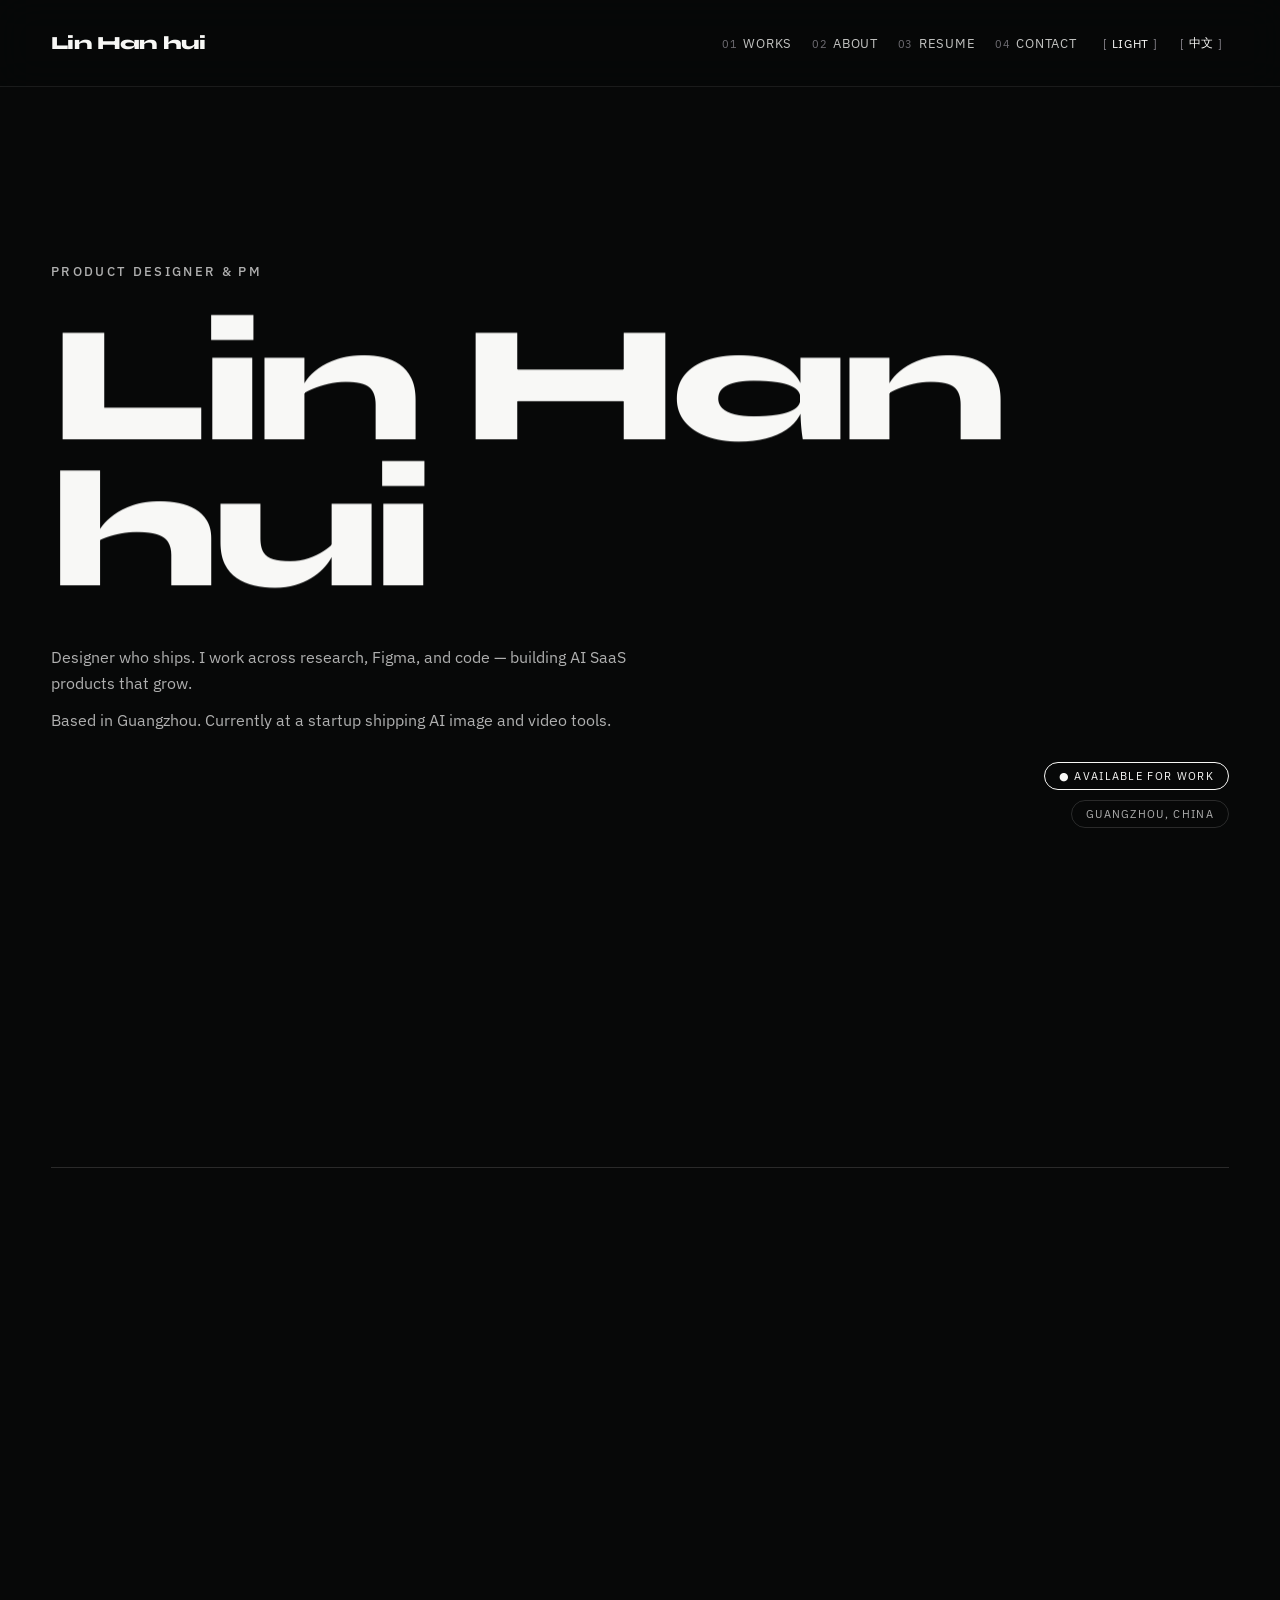
==== index.html @ cb293671 "Initial commit" ====
<!doctype html>
<html lang="en" data-theme="dark">
  <head>
    <meta charset="UTF-8" />
    <meta name="viewport" content="width=device-width, initial-scale=1.0" />
    <title>Lin Han hui — Product Designer & PM</title>
    <script>
      document.documentElement.dataset.theme = localStorage.getItem("theme") || "dark";
    </script>
    <link rel="preconnect" href="https://fonts.googleapis.com" />
    <link rel="preconnect" href="https://fonts.gstatic.com" crossorigin />
    <link
      href="https://fonts.googleapis.com/css2?family=IBM+Plex+Sans:wght@400;500;600;700&family=Space+Grotesk:wght@500;600;700&family=Syne:wght@700;800&display=block"
      rel="stylesheet"
    />
    <link rel="stylesheet" href="./css/styles.css" />
  </head>
  <body>
    <div class="loader" id="loader" aria-label="Portfolio loading">
      <div class="loader-mark" aria-label="Lin Han hui">
        <span class="loader-word loader-word--base" aria-hidden="true">Lin Han hui</span>
        <span class="loader-word loader-word--progress" aria-hidden="true">Lin Han hui</span>
      </div>
      <p class="loader-line">Product Designer ｜ UX/UI Designer ｜ Vibe Coder</p>
      <p class="loader-count" id="loaderCount">00</p>
    </div>

    <main class="site-shell" id="app">

      <header class="topbar" aria-label="Site navigation">
        <a class="brand" href="#home" aria-label="Lin Han hui home">
          <span class="brand-text">Lin Han hui</span>
        </a>
        <button class="nav-menu-toggle" type="button" aria-expanded="false" aria-controls="siteNav" aria-label="Open navigation">
          <span>MENU</span>
          <i aria-hidden="true"></i>
        </button>
        <nav class="nav-links" id="siteNav">
          <a href="#works" data-nav-index="01" data-i18n="nav-works">Works</a>
          <a href="#about" data-nav-index="02" data-i18n="nav-about">About</a>
          <a href="./resume.html" data-nav-index="03" data-i18n="nav-resume">Resume</a>
          <a href="#contact" data-nav-index="04" data-i18n="nav-contact">Contact</a>
          <button class="theme-toggle" id="themeToggle" aria-label="Toggle theme">
            <span class="theme-label">LIGHT</span>
          </button>
          <button class="lang-toggle" id="langToggle" aria-label="Switch language">
            <span class="lang-text">中文</span>
          </button>
        </nav>
      </header>

      <!-- SECTION 1: Hero About -->
      <section class="hero-about reveal-section" id="home" data-reveal="soft">
        <p class="hero-kicker reveal-content" data-i18n="hero-kicker">PRODUCT DESIGNER & PM</p>
        <h1 class="hero-name blind-title"><span>Lin Han hui</span></h1>
        <p class="hero-intro reveal-content" data-i18n="about-intro-1">Designer who ships. I work across research, Figma, and code — building AI SaaS products that grow.</p>
        <p class="hero-intro reveal-content" data-i18n="about-intro-2">Based in Guangzhou. Currently at a startup shipping AI image and video tools.</p>
        <div class="hero-tags reveal-content">
          <span class="hero-tag hero-tag--available" data-i18n="tag-available">● AVAILABLE FOR WORK</span>
          <span class="hero-tag" data-i18n="tag-location">GUANGZHOU, CHINA</span>
        </div>
      </section>

      <!-- SECTION 2: Works -->
      <section class="work-stage work-stage--featured reveal-section" id="works" aria-label="Selected project" data-reveal="mask">
        <div class="work-heading">
          <p class="section-kicker reveal-content" data-i18n="section-projects">Selected Projects</p>
          <h2 class="blind-title"><span data-i18n="work-title">Work</span></h2>
        </div>
        <article class="featured-case reveal-content" id="preview" aria-live="polite">
          <div class="featured-case-copy">
            <p id="previewMeta" class="featured-meta">2026 · AI SaaS · Product Strategy / UXUI / Growth</p>
            <h2 id="previewTitle" class="blind-title"><span>aitryon.art Product Experience Redesign</span></h2>
            <p id="previewText" data-i18n="featured-summary">
              Reframed AI try-on into an image and video creation platform, linking generation entry, SEO structure, and measurable growth.
            </p>
            <div class="featured-metrics" aria-label="Featured case results">
              <span><strong>+83.3%</strong><small data-i18n="featured-metric-1">visit duration</small></span>
              <span><strong>+40%</strong><small data-i18n="featured-metric-2">subscription conversion</small></span>
              <span><strong>2.4x</strong><small data-i18n="featured-metric-3">monthly net profit</small></span>
            </div>
            <div class="featured-focus-list" aria-label="Case study focus areas">
              <span data-i18n="featured-focus-1">Product Narrative</span>
              <span data-i18n="featured-focus-2">Generation Entry</span>
              <span data-i18n="featured-focus-3">SEO Path</span>
              <span data-i18n="featured-focus-4">Studio Next</span>
            </div>
          </div>
          <a class="preview-media featured-cover" id="previewLink" href="./case-study-aitryon.html" aria-label="View aitryon.art Product Experience Redesign case study">
            <img id="previewImage" src="./assets/cases/aitryon/aitryon-featured-cover.png" alt="aitryon.art redesign featured cover" />
            <span class="preview-cta" data-i18n="preview-cta">View full case study ↗</span>
          </a>
        </article>

        <article class="featured-case reveal-content">
          <div class="featured-case-copy">
            <p class="featured-meta" data-i18n="skill-card-meta">2026 · AI 工作流 · 产品运营 / SEO / 自动化</p>
            <h2 class="blind-title featured-title--dense-zh"><span data-i18n="skill-card-title">四个本地 AI skills，处理四类重复生产任务</span></h2>
            <p data-i18n="skill-card-summary">
              把 SEO JSON 文案、Flaq README、cover/carousel 提示词和素材整理拆开，每类任务用自己的规则。
            </p>
            <div class="featured-metrics" aria-label="Featured case results">
              <span><strong>4</strong><small data-i18n="skill-card-metric-1">生产型 skills</small></span>
              <span><strong>156</strong><small data-i18n="skill-card-metric-2">memory 索引页面</small></span>
              <span><strong>5</strong><small data-i18n="skill-card-metric-3">工作流层级</small></span>
            </div>
            <div class="featured-focus-list" aria-label="Case study focus areas">
              <span data-i18n="skill-card-focus-1">Skill 设计</span>
              <span data-i18n="skill-card-focus-2">内容运营</span>
              <span data-i18n="skill-card-focus-3">本地记忆</span>
              <span data-i18n="skill-card-focus-4">校验机制</span>
            </div>
          </div>
          <a class="preview-media featured-cover" href="./case-study-ai-skill-system.html" aria-label="View AI Skill System case study">
            <img src="./assets/cases/ai-skill-system/ai-skill-system-cover-v3.png" alt="AI skill system case study cover" />
            <span class="preview-cta" data-i18n="preview-cta">View full case study ↗</span>
          </a>
        </article>

        <article class="featured-case reveal-content">
          <div class="featured-case-copy">
            <p class="featured-meta" data-i18n="portfolio-card-meta">2026 · 作品集 · 产品定位 / UXUI / Memory System</p>
            <h2 class="blind-title featured-title--dense-zh"><span data-i18n="portfolio-card-title">把作品集网站设计成一个持续生长的产品系统</span></h2>
            <p data-i18n="portfolio-card-summary">
              将这个作品集设计成一个持续生长的产品叙事：包含暗色 editorial 界面、可复用案例结构、双语文案层和持续记忆系统。
            </p>
            <div class="featured-metrics" aria-label="Featured case results">
              <span><strong>3</strong><small data-i18n="portfolio-card-metric-1">核心页面</small></span>
              <span><strong>8</strong><small data-i18n="portfolio-card-metric-2">案例结构段落</small></span>
              <span><strong>5</strong><small data-i18n="portfolio-card-metric-3">memory 文件</small></span>
            </div>
            <div class="featured-focus-list" aria-label="Case study focus areas">
              <span data-i18n="portfolio-card-focus-1">定位</span>
              <span data-i18n="portfolio-card-focus-2">视觉系统</span>
              <span data-i18n="portfolio-card-focus-3">案例结构</span>
              <span data-i18n="portfolio-card-focus-4">记忆系统</span>
            </div>
          </div>
          <a class="preview-media featured-cover" href="./case-study-portfolio-system.html" aria-label="View Portfolio System Design case study">
            <img src="./assets/cases/portfolio-system/portfolio-system-cover-v3.png" alt="Portfolio system design case study cover" />
            <span class="preview-cta" data-i18n="preview-cta">View full case study ↗</span>
          </a>
        </article>
      </section>

      <!-- SECTION 3: About Me -->
      <section class="about-panel reveal-section" id="about" data-reveal="lift">
        <p class="section-kicker reveal-content" data-i18n="about-kicker">My Story</p>
        <h2 class="blind-title"><span data-i18n="about-title">About</span></h2>
        <div class="about-content reveal-content">
          <div class="about-copy">
            <p><span class="about-lead" data-i18n="about-story-1-lead">I work where product, design, and growth meet.</span> <span data-i18n="about-story-1-rest">My background started in industrial design and UI, then moved into C-end AI SaaS products, where I now handle product planning, UX/UI, SEO content, testing, and data review.</span></p>
            <p><span class="about-lead" data-i18n="about-story-2-lead">I like turning vague AI capabilities into usable workflows.</span> <span data-i18n="about-story-2-rest">From research and competitor mapping to Figma, copy, handoff, and low-code collaboration, I care about whether the idea can actually ship.</span></p>
            <p><span class="about-lead" data-i18n="about-story-3-lead">My current focus is AI and growth.</span> <span data-i18n="about-story-3-rest">I have worked on AI image, virtual try-on, 3D, video, and music creation products, using content systems and product iteration to connect traffic with conversion.</span></p>
            <a class="about-resume" href="./resume.html" data-i18n="about-resume">查看全部履历 ↗</a>
          </div>
          <aside class="about-timeline" aria-label="Experience">
            <p class="about-timeline-kicker" data-i18n="about-experience">Experience</p>
            <div class="about-role">
              <div>
                <strong data-i18n="about-role-1-company">Guangzhou 6677 Technology</strong>
                <span data-i18n="about-role-1-title">Product Manager · AI SaaS</span>
              </div>
              <time>2025 - Now</time>
            </div>
            <div class="about-role">
              <div>
                <strong>SIANEXX PTE. LTD</strong>
                <span data-i18n="about-role-2-title">UI Designer</span>
              </div>
              <time>2024 - 2025</time>
            </div>
            <div class="about-role">
              <div>
                <strong data-i18n="about-role-3-company">Jiangsu Lidu Technology</strong>
                <span data-i18n="about-role-3-title">UI Designer</span>
              </div>
              <time>2024</time>
            </div>
            <div class="about-role">
              <div>
                <strong data-i18n="about-role-4-company">Nanjing Institute of Technology Design Studio</strong>
                <span data-i18n="about-role-4-title">Intern Designer</span>
              </div>
              <time>2022 - 2023</time>
            </div>
          </aside>
        </div>
      </section>

      <!-- SECTION 4: Contact Footer -->
      <section class="contact-footer reveal-section" id="contact" data-reveal="lift">
        <p class="contact-kicker reveal-content" data-i18n="contact-kicker">GET IN TOUCH</p>
        <a class="contact-headline blind-title" href="mailto:15895838711@163.com">
          <span class="title-mask">
            <span class="contact-line1" data-i18n="contact-line-1">Say hi!</span>
          </span>
          <span class="title-mask contact-title-secondary">
            <span class="contact-line2" data-i18n="contact-line-2">Let's talk ↗</span>
          </span>
        </a>
        <div class="contact-bottom reveal-content">
          <div class="contact-info">
            <p>15895838711@163.com</p>
            <p data-i18n="contact-location">Guangzhou, China</p>
          </div>
          <p class="contact-copy" data-i18n="contact-copy">© 2026 Lin Han hui · Product Designer & PM</p>
        </div>
      </section>

    </main>

    <script src="./js/script.js"></script>
  </body>
</html>
---- css/styles.css ----
:root {
  color-scheme: dark;
  --ink: #070808;
  --paper: #f4f1f8;
  --white: #f8f8f6;
  --muted: #8d8a92;
  --soft: rgba(255, 255, 255, 0.68);
  --line: rgba(255, 255, 255, 0.14);
  --accent: #d7ff2f;
  --accent-soft: rgba(215, 255, 47, 0.12);
  --accent-line: rgba(215, 255, 47, 0.44);
  --nav-bg: rgba(7, 8, 8, 0.68);
  --nav-line: rgba(255, 255, 255, 0.08);
  --max: 1680px;
  --detail: 1180px;
  --detail-media: 1440px;
  --reading: 860px;
  --font-display: "Syne", ui-sans-serif, system-ui, sans-serif;
  --font-title: "Space Grotesk", ui-sans-serif, system-ui, sans-serif;
  --font-body: "IBM Plex Sans", ui-sans-serif, system-ui, -apple-system, BlinkMacSystemFont, "Segoe UI", sans-serif;
}

[data-theme="light"] {
  color-scheme: light;
  --ink: #f5f3ef;
  --paper: #070808;
  --white: #1a1a1a;
  --muted: #6b6870;
  --soft: rgba(20, 20, 20, 0.72);
  --line: rgba(20, 20, 20, 0.14);
  --accent: #627400;
  --accent-soft: rgba(98, 116, 0, 0.09);
  --accent-line: rgba(98, 116, 0, 0.28);
  --nav-bg: rgba(245, 243, 239, 0.68);
  --nav-line: rgba(20, 20, 20, 0.08);
}

* {
  box-sizing: border-box;
}

html {
  scroll-behavior: smooth;
}

#home,
#works,
#about,
#contact,
.detail-hero {
  scroll-margin-top: 96px;
}

body {
  margin: 0;
  min-width: 320px;
  overflow-x: hidden;
  background: var(--ink);
  color: var(--white);
  font-family: var(--font-body);
  font-weight: 400;
  letter-spacing: 0;
  transition: background 400ms ease, color 400ms ease;
}

h1, h2, h3,
.project-title,
.brand {
  font-family: var(--font-title);
}

body.is-loading {
  overflow: hidden;
}

a {
  color: inherit;
  text-decoration: none;
}

button {
  font: inherit;
  border: 0;
  background: transparent;
  color: inherit;
  cursor: pointer;
  padding: 0;
}

/* ─── Loader ─────────────────────────────────────────────────────────────── */
.loader {
  position: fixed;
  inset: 0;
  z-index: 20;
  min-height: 100vh;
  min-height: 100svh;
  display: grid;
  grid-template-rows: 1fr auto 1fr;
  place-items: center;
  background: var(--ink);
  color: var(--white);
  --load-progress: 0%;
  --loader-line-color: rgba(248, 248, 246, 0.58);
  --loader-count-color: rgba(248, 248, 246, 0.46);
  transition: transform 820ms cubic-bezier(0.76, 0, 0.24, 1), visibility 820ms ease;
}

[data-theme="light"] .loader {
  --loader-line-color: rgba(26, 26, 26, 0.58);
  --loader-count-color: rgba(26, 26, 26, 0.46);
}

.loader.is-hidden {
  transform: translateY(-100%);
  visibility: hidden;
  pointer-events: none;
}

.loader-mark {
  position: relative;
  grid-row: 2;
  width: min(76vw, 760px);
  margin: 0;
  font-family: var(--font-display);
  font-size: clamp(42px, 6.7vw, 96px);
  font-weight: 800;
  line-height: 0.88;
  letter-spacing: -0.045em;
  white-space: nowrap;
}

.loader-word {
  display: block;
  width: 100%;
  text-align: center;
}

.loader-word--base {
  color: var(--white);
  opacity: 0.28;
}

.loader-word--progress {
  position: absolute;
  inset: 0;
  color: var(--white);
  opacity: 1;
  clip-path: inset(0 calc(100% - var(--load-progress)) 0 0);
}

.loader-line {
  position: absolute;
  left: 50%;
  top: calc(50% + clamp(46px, 6.8vw, 92px));
  max-width: min(640px, calc(100vw - 48px));
  margin: 0;
  color: var(--loader-line-color);
  font-size: 14px;
  line-height: 1.4;
  text-align: center;
  transform: translateX(-50%);
}

.loader-count {
  position: absolute;
  bottom: 16vh;
  margin: 0;
  color: var(--loader-count-color);
}

/* ─── Site Shell ─────────────────────────────────────────────────────────── */
.site-shell {
  min-height: 100vh;
  opacity: 1;
}

.site-shell::before {
  position: fixed;
  inset: 0;
  z-index: -1;
  content: "";
  background: var(--ink);
  transition: background 400ms ease;
}

/* ─── Scroll Reveal ─────────────────────────────────────────────────────── */
.reveal-section {
  opacity: 1;
  --title-offset: -108%;
  --content-progress: 0;
  --content-y: 18px;
}

.blind-title {
  overflow: hidden;
}

.blind-title > span,
.blind-title > .title-mask {
  display: block;
  transform: translate3d(0, var(--title-offset), 0);
  will-change: transform;
}

.reveal-section.is-visible .blind-title > span,
.reveal-section.is-visible .blind-title > .title-mask {
  --title-offset: 0%;
  animation: blind-title-down 650ms cubic-bezier(0.76, 0, 0.24, 1) 30ms both;
}

.reveal-section.is-visible .preview-copy .blind-title > span {
  animation-delay: 70ms;
}

.reveal-content {
  opacity: var(--content-progress);
  transform: translate3d(0, var(--content-y), 0);
  transition:
    opacity 380ms ease,
    transform 480ms cubic-bezier(0.22, 1, 0.36, 1);
  transition-delay: 0ms;
  will-change: opacity, transform;
}

.reveal-section.is-visible .reveal-content {
  --content-progress: 1;
  --content-y: 0px;
  opacity: 1;
  transform: translate3d(0, 0, 0);
  transition-delay: 390ms;
}

.reveal-section.is-visible .preview.reveal-content {
  transition-delay: 440ms;
}

.reveal-section.is-visible .about-content.reveal-content,
.reveal-section.is-visible .contact-bottom.reveal-content {
  transition-delay: 470ms;
}

@keyframes blind-title-down {
  from {
    transform: translate3d(0, -108%, 0);
  }
  to {
    transform: translate3d(0, 0, 0);
  }
}

/* ─── Topbar ─────────────────────────────────────────────────────────────── */
.topbar {
  position: fixed;
  top: 0;
  left: 0;
  right: 0;
  z-index: 10;
  display: flex;
  align-items: center;
  justify-content: space-between;
  padding: 28px clamp(24px, 4vw, 72px);
  color: var(--white);
  font-size: 15px;
  background: var(--nav-bg);
  border-bottom: 1px solid var(--nav-line);
  backdrop-filter: blur(18px);
  -webkit-backdrop-filter: blur(18px);
}

[data-theme="light"] .topbar {
  background: var(--nav-bg);
}

.brand {
  position: relative;
  display: inline-flex;
  align-items: center;
  flex: 0 0 auto;
  color: var(--white);
  font-family: var(--font-display);
  font-size: clamp(17px, 1.45vw, 22px);
  font-weight: 800;
  line-height: 0.88;
  letter-spacing: -0.045em;
  white-space: nowrap;
}

.brand-text {
  display: block;
}

.brand::after {
  position: absolute;
  left: 0;
  right: 0;
  bottom: -7px;
  height: 1px;
  content: "";
  background: currentColor;
  opacity: 0;
  transform: scaleX(0.52);
  transform-origin: left;
  transition: opacity 180ms ease, transform 180ms ease;
}

.brand:hover::after,
.brand:focus-visible::after {
  opacity: 0.42;
  transform: scaleX(1);
}

.nav-links {
  display: flex;
  align-items: center;
  gap: 20px;
  text-transform: uppercase;
  font-size: 13px;
  letter-spacing: 0.06em;
}

.nav-menu-toggle {
  display: none;
  align-items: center;
  gap: 10px;
  min-height: 34px;
  color: var(--white);
  font-size: 12px;
  font-weight: 600;
  letter-spacing: 0.08em;
  text-transform: uppercase;
}

.nav-menu-toggle i {
  position: relative;
  width: 22px;
  height: 9px;
  border-top: 1px solid currentColor;
  border-bottom: 1px solid currentColor;
  transition: transform 180ms ease, height 180ms ease;
}

.topbar.is-nav-open .nav-menu-toggle {
  color: var(--accent);
}

.topbar.is-nav-open .nav-menu-toggle i {
  height: 1px;
  transform: rotate(-18deg);
}

.nav-links a {
  position: relative;
  display: inline-flex;
  align-items: baseline;
  gap: 6px;
  opacity: 0.78;
  transition: color 180ms ease, opacity 180ms ease;
}

.nav-links a::before {
  content: attr(data-nav-index);
  color: var(--muted);
  font-size: 11px;
  letter-spacing: 0.04em;
  transition: color 180ms ease;
}

.nav-links a::after {
  position: absolute;
  left: 0;
  right: 0;
  bottom: -7px;
  height: 1px;
  content: "";
  background: currentColor;
  opacity: 0;
  transform: scaleX(0.72);
  transform-origin: left;
  transition: opacity 180ms ease, transform 180ms ease;
}

.nav-links a:hover,
.nav-links a:focus-visible {
  opacity: 1;
}

.nav-links a:hover::before,
.nav-links a:focus-visible::before {
  color: var(--accent);
}

.nav-links a:hover::after,
.nav-links a:focus-visible::after {
  opacity: 0.42;
  transform: scaleX(1);
}

.theme-toggle,
.lang-toggle {
  position: relative;
  display: inline-flex;
  align-items: center;
  justify-content: center;
  min-height: 30px;
  padding: 0 6px;
  border: 0;
  border-radius: 0;
  background: transparent;
  color: var(--white);
  font-family: var(--font-body);
  font-size: 12px;
  letter-spacing: 0.06em;
  text-transform: uppercase;
  cursor: pointer;
  transition: color 180ms ease;
}

.theme-toggle::before,
.lang-toggle::before {
  content: "[";
  margin-right: 4px;
  color: var(--muted);
  transition: color 180ms ease;
}

.theme-toggle::after,
.lang-toggle::after {
  content: "]";
  margin-left: 4px;
  color: var(--muted);
  transition: color 180ms ease;
}

.theme-toggle:hover,
.theme-toggle:focus-visible,
.lang-toggle:hover,
.lang-toggle:focus-visible {
  color: var(--accent);
}

.theme-toggle:hover::before,
.theme-toggle:hover::after,
.theme-toggle:focus-visible::before,
.theme-toggle:focus-visible::after,
.lang-toggle:hover::before,
.lang-toggle:hover::after,
.lang-toggle:focus-visible::before,
.lang-toggle:focus-visible::after {
  color: var(--accent);
}

.theme-toggle + .lang-toggle {
  margin-left: -10px;
}

/* ─── Hero About ─────────────────────────────────────────────────────────── */
.hero-about {
  position: relative;
  min-height: 100vh;
  display: flex;
  flex-direction: column;
  align-items: flex-start;
  justify-content: center;
  padding: 0 clamp(24px, 4vw, 72px);
  padding-top: 96px;
}

.hero-kicker {
  margin: 0 0 32px;
  font-size: 13px;
  letter-spacing: 0.18em;
  font-weight: 500;
  color: var(--soft);
}

.hero-name {
  margin: 0 0 40px;
  font-family: var(--font-display);
  font-size: clamp(64px, 13vw, 220px);
  font-weight: 800;
  line-height: 0.88;
  letter-spacing: -0.035em;
  color: var(--white);
  text-wrap: balance;
}

.hero-intro {
  max-width: 640px;
  margin: 0;
  color: var(--soft);
  font-size: clamp(16px, 1.15vw, 19px);
  line-height: 1.6;
}

.hero-intro + .hero-intro {
  margin-top: 12px;
}

.hero-tags {
  position: absolute;
  right: clamp(24px, 4vw, 72px);
  bottom: clamp(40px, 6vw, 72px);
  display: flex;
  flex-direction: column;
  align-items: flex-end;
  gap: 10px;
}

.hero-tag {
  display: inline-flex;
  align-items: center;
  padding: 6px 14px;
  border: 1px solid var(--line);
  border-radius: 999px;
  font-size: 11px;
  letter-spacing: 0.12em;
  color: var(--soft);
  text-transform: uppercase;
}

.hero-tag--available {
  color: var(--white);
  border-color: var(--white);
}

.hero-tag--available::first-letter {
  color: var(--accent);
}

/* ─── Work Stage ─────────────────────────────────────────────────────────── */
.work-stage {
  width: min(var(--max), 100%);
  min-height: 100vh;
  margin: 0 auto;
  padding: 72px clamp(24px, 4vw, 72px) 86px;
  display: grid;
  grid-template-columns: minmax(420px, 0.72fr) minmax(620px, 1.28fr);
  gap: clamp(44px, 5.2vw, 88px);
  align-items: center;
}

.work-stage--featured {
  grid-template-columns: 1fr;
  align-items: start;
}

.work-heading {
  grid-column: 1 / -1;
  align-self: end;
  margin-bottom: clamp(10px, 2vw, 28px);
}

.work-heading h2 {
  margin: 0;
  padding-bottom: 34px;
  border-bottom: 1px solid var(--line);
  font-family: var(--font-display);
  font-size: clamp(68px, 11vw, 188px);
  font-weight: 800;
  line-height: 0.84;
  letter-spacing: -0.045em;
  color: var(--white);
}

.section-kicker {
  margin: 0 0 26px;
  color: var(--white);
  font-size: 13px;
  font-weight: 500;
  letter-spacing: 0.18em;
  text-transform: uppercase;
}

.featured-case,
.preview {
  display: grid;
  grid-template-columns: minmax(340px, 0.64fr) minmax(0, 1fr);
  gap: clamp(34px, 4.2vw, 70px);
  align-items: start;
  min-width: 0;
  padding-bottom: clamp(34px, 5vw, 64px);
  border-bottom: 1px solid var(--line);
}

.featured-case + .featured-case {
  margin-top: clamp(52px, 7vw, 108px);
}

.featured-case-copy {
  align-self: start;
  display: flex;
  flex-direction: column;
  justify-content: flex-start;
  min-height: 100%;
  padding-top: 12px;
}

.preview-media {
  position: relative;
  display: block;
  aspect-ratio: 16 / 9;
  width: 100%;
  max-width: 100%;
  height: auto;
  overflow: hidden;
  border-radius: 8px;
  background: rgba(255, 255, 255, 0.05);
  box-shadow: inset 0 0 0 1px rgba(255, 255, 255, 0.08);
  cursor: pointer;
  isolation: isolate;
}

.featured-cover {
  align-self: center;
}

[data-theme="light"] .preview-media {
  background: rgba(20, 20, 20, 0.05);
  box-shadow: inset 0 0 0 1px rgba(20, 20, 20, 0.1);
}

.preview-media::after {
  position: absolute;
  inset: 0;
  content: "";
  background:
    radial-gradient(circle at 78% 72%, rgba(255, 255, 255, 0.12), transparent 22%),
    linear-gradient(180deg, rgba(0, 0, 0, 0.02), rgba(0, 0, 0, 0.22));
  opacity: 0;
  transition: opacity 260ms ease;
  pointer-events: none;
}

.preview-media img {
  width: 100%;
  height: 100%;
  object-fit: cover;
  object-position: center;
  filter: saturate(0.88) contrast(1.02) brightness(0.94);
  transition: transform 520ms cubic-bezier(0.22, 1, 0.36, 1), opacity 220ms ease, filter 260ms ease;
}

.preview-media:hover img,
.preview-media:focus-visible img {
  filter: saturate(0.95) contrast(1.04) brightness(1.02);
  transform: scale(1.035);
}

.preview-media:hover::after,
.preview-media:focus-visible::after {
  opacity: 1;
}

.preview-cta {
  position: absolute;
  right: clamp(16px, 2.2vw, 26px);
  bottom: clamp(16px, 2.2vw, 26px);
  z-index: 1;
  display: inline-flex;
  align-items: center;
  justify-content: center;
  width: clamp(38px, 3.2vw, 48px);
  height: clamp(38px, 3.2vw, 48px);
  overflow: hidden;
  border: 1px solid rgba(255, 255, 255, 0.38);
  border-radius: 999px;
  background: rgba(255, 255, 255, 0.04);
  color: #fff;
  font-size: 0;
  font-weight: 700;
  line-height: 1;
  text-align: center;
  opacity: 1;
  transform: translate3d(0, 0, 0);
  transition:
    background 180ms ease,
    border-color 180ms ease,
    color 180ms ease,
    transform 220ms cubic-bezier(0.22, 1, 0.36, 1);
}

.preview-cta::before,
.preview-cta::after {
  position: absolute;
  inset: 0;
  display: flex;
  align-items: center;
  justify-content: center;
  font-size: clamp(20px, 1.65vw, 25px);
  font-weight: 400;
  line-height: 1;
  transition:
    opacity 180ms ease,
    transform 320ms cubic-bezier(0.22, 1, 0.36, 1);
  transform-origin: center;
}

.preview-cta::before {
  content: "↗";
  opacity: 1;
  color: #fff;
  transform: translate3d(0, -1px, 0) rotate(0deg);
}

.preview-cta::after {
  content: "→";
  opacity: 0;
  color: #6f6f6f;
  transform: translate3d(0, -1px, 0) rotate(-90deg);
}

.preview-media:hover .preview-cta,
.preview-media:focus-visible .preview-cta {
  border-color: #fff;
  background: #fff;
  transform: translate3d(0, 0, 0) scale(1.08);
}

.preview-media:hover .preview-cta::before,
.preview-media:focus-visible .preview-cta::before {
  opacity: 0;
  transform: translate3d(0, -1px, 0) rotate(90deg);
}

.preview-media:hover .preview-cta::after,
.preview-media:focus-visible .preview-cta::after {
  opacity: 1;
  transform: translate3d(0, -1px, 0) rotate(0deg);
}

.preview.is-changing img {
  opacity: 0.18;
  transform: translateY(8px);
}

.featured-case-copy p {
  margin: 0;
  color: var(--soft);
}

.featured-meta,
#previewMeta {
  max-width: 520px;
  font-size: 12px;
  font-weight: 500;
  line-height: 1.35;
  letter-spacing: 0.05em;
  text-transform: uppercase;
}

.featured-meta {
  color: color-mix(in srgb, var(--white) 58%, transparent);
}

.featured-case-copy h2 {
  max-width: 720px;
  margin: 28px 0 0;
  font-family: var(--font-title);
  font-size: clamp(34px, 3.35vw, 56px);
  font-weight: 600;
  line-height: 1.04;
  letter-spacing: -0.025em;
  color: var(--white);
}

.featured-title--dense-zh {
  line-height: 1.08;
  margin-bottom: 4px;
}

.featured-title--dense-zh + p {
  margin-top: 24px;
}

.featured-case-copy #previewText {
  max-width: 520px;
  margin-top: 32px;
  color: color-mix(in srgb, var(--white) 68%, transparent);
  font-size: 16px;
  font-weight: 400;
  line-height: 1.62;
}

.featured-metrics {
  display: grid;
  grid-template-columns: repeat(3, minmax(0, 1fr));
  gap: clamp(18px, 2vw, 32px);
  margin-top: 42px;
}

.featured-metrics span {
  min-width: 0;
  padding-top: 14px;
  border-top: 1px solid rgba(255, 255, 255, 0.2);
}

.featured-metrics strong {
  display: block;
  color: var(--white);
  font-family: var(--font-title);
  font-size: clamp(25px, 2vw, 34px);
  font-weight: 600;
  line-height: 1;
}

.featured-metrics small {
  display: block;
  margin-top: 9px;
  color: color-mix(in srgb, var(--white) 60%, transparent);
  font-size: 13px;
  font-weight: 500;
  line-height: 1.35;
  text-transform: none;
  letter-spacing: 0.01em;
}

.featured-focus-list {
  display: flex;
  flex-wrap: wrap;
  align-items: center;
  gap: 8px 18px;
  margin-top: 30px;
}

.featured-focus-list span {
  margin: 0;
  font-size: 13px;
  font-weight: 500;
  letter-spacing: 0.01em;
}

.featured-focus-list span {
  display: inline-flex;
  align-items: center;
  min-height: auto;
  padding: 0;
  border: 0;
  border-radius: 0;
  color: color-mix(in srgb, var(--white) 60%, transparent);
  line-height: 1;
}

.featured-focus-list span + span::before {
  content: "";
  width: 3px;
  height: 3px;
  margin-right: 18px;
  border-radius: 999px;
  background: color-mix(in srgb, var(--white) 38%, transparent);
}

/* ─── About Panel ───────────────────────────────────────────────────────── */
.about-panel {
  width: min(var(--max), 100%);
  min-height: 100vh;
  margin: 0 auto;
  padding: 112px clamp(24px, 4vw, 72px) 104px;
}

.about-panel h2 {
  margin: 0;
  padding-bottom: 34px;
  border-bottom: 1px solid var(--line);
  font-family: var(--font-display);
  font-size: clamp(68px, 11vw, 188px);
  font-weight: 800;
  line-height: 0.84;
  letter-spacing: -0.045em;
  color: var(--white);
}

.about-content {
  display: grid;
  grid-template-columns: minmax(0, 0.95fr) minmax(420px, 0.72fr);
  gap: clamp(56px, 8vw, 136px);
  align-items: start;
  padding-top: clamp(72px, 10vh, 116px);
}

.about-copy {
  max-width: 860px;
}

.about-copy p {
  margin: 0;
  color: var(--muted);
  font-size: clamp(22px, 2vw, 34px);
  line-height: 1.42;
  letter-spacing: -0.015em;
}

.about-copy p + p {
  margin-top: 44px;
}

.about-copy strong,
.about-lead {
  color: var(--white);
  font-weight: 500;
}

.about-resume {
  position: relative;
  display: inline-flex;
  align-items: center;
  justify-content: flex-start;
  min-height: 30px;
  margin-top: 58px;
  padding: 0 0 5px;
  border: 0;
  border-radius: 0;
  background: transparent;
  color: var(--soft);
  font-size: 12px;
  font-weight: 600;
  letter-spacing: 0.08em;
  text-transform: uppercase;
  transition: color 180ms ease;
}

.about-resume::after {
  position: absolute;
  left: 0;
  right: 0;
  bottom: 0;
  height: 1px;
  content: "";
  background: currentColor;
  opacity: 0.72;
  transform: scaleX(1);
  transform-origin: left;
  transition: opacity 180ms ease;
}

.about-resume:hover,
.about-resume:focus-visible {
  color: var(--accent);
}

.about-resume:hover::after,
.about-resume:focus-visible::after {
  opacity: 1;
}

.about-timeline {
  padding-top: 10px;
}

.about-timeline-kicker {
  margin: 0 0 30px;
  color: var(--soft);
  font-size: 13px;
  font-weight: 600;
  letter-spacing: 0.18em;
  text-transform: uppercase;
}

.about-role {
  display: grid;
  grid-template-columns: minmax(0, 1fr) auto;
  gap: 28px;
  padding: 20px 0;
  border-bottom: 1px solid var(--line);
}

.about-role strong,
.about-role span {
  display: block;
}

.about-role strong {
  color: var(--white);
  font-family: var(--font-display);
  font-size: clamp(18px, 1.35vw, 24px);
  font-weight: 700;
  line-height: 1.05;
  letter-spacing: -0.02em;
}

.about-role span,
.about-role time {
  margin-top: 4px;
  color: var(--soft);
  font-size: 15px;
  line-height: 1.35;
}

.about-role time {
  margin-top: 0;
  white-space: nowrap;
}

/* ─── Contact Footer ─────────────────────────────────────────────────────── */
.contact-footer {
  position: relative;
  min-height: 100vh;
  display: flex;
  flex-direction: column;
  justify-content: space-between;
  padding: clamp(96px, 11vh, 132px) clamp(24px, 4vw, 72px) 40px;
}

.contact-kicker {
  margin: 0 0 48px;
  font-size: 13px;
  letter-spacing: 0.18em;
  font-weight: 500;
  color: var(--soft);
  text-transform: uppercase;
}

.contact-headline {
  display: block;
  margin: 0;
  width: min(100%, 1480px);
  font-family: var(--font-display);
  font-size: clamp(64px, 9.4vw, 168px);
  font-weight: 800;
  line-height: 0.9;
  letter-spacing: -0.04em;
  color: var(--white);
  cursor: pointer;
  position: relative;
  overflow: hidden;
}

.contact-headline.blind-title {
  overflow: hidden;
}

.contact-headline .title-mask {
  transform: none !important;
  animation: none !important;
  overflow: hidden;
}

.contact-headline .contact-line1,
.contact-headline .contact-line2 {
  transform: translate3d(0, -108%, 0);
  will-change: transform;
}

.contact-headline .title-mask.is-line-visible .contact-line1,
.contact-headline .title-mask.is-line-visible .contact-line2 {
  animation: blind-title-down 650ms cubic-bezier(0.76, 0, 0.24, 1) 30ms both;
}

.contact-line1,
.contact-line2 {
  display: block;
  position: relative;
  color: var(--white);
  transition:
    color 420ms ease,
    transform 820ms cubic-bezier(0.76, 0, 0.24, 1);
}

.contact-line2 {
  padding-left: 0;
}

.contact-line2::after {
  position: absolute;
  left: 0;
  right: 0;
  bottom: 0.02em;
  z-index: 1;
  height: clamp(4px, 0.42vw, 8px);
  content: "";
  background: var(--accent);
  transform: scaleX(0);
  transform-origin: left;
  transition: transform 620ms cubic-bezier(0.76, 0, 0.24, 1);
}

.contact-headline:hover .contact-line2,
.contact-headline:focus-visible .contact-line2 {
  color: var(--accent);
}

.contact-headline:hover .contact-line2::after,
.contact-headline:focus-visible .contact-line2::after {
  transform: scaleX(1);
}

[data-theme="light"] .contact-headline {
  color: var(--white);
}

[data-theme="light"] .contact-line1,
[data-theme="light"] .contact-line2 {
  color: var(--white);
}

[data-theme="light"] .contact-headline:hover .contact-line2,
[data-theme="light"] .contact-headline:focus-visible .contact-line2 {
  color: var(--accent);
}

[data-theme="light"] .contact-line2::after {
  background: var(--accent);
}

.contact-bottom {
  display: flex;
  justify-content: space-between;
  align-items: flex-end;
  gap: 40px;
  padding-top: clamp(28px, 4vh, 48px);
  border-top: 1px solid var(--line);
  margin-top: clamp(44px, 7vh, 84px);
  font-size: 13px;
  color: var(--soft);
  letter-spacing: 0.02em;
}

.contact-info {
  display: flex;
  flex-direction: column;
  gap: 4px;
}

.contact-info p {
  margin: 0;
}

.contact-copy {
  margin: 0;
}

/* ─── Case Study Page ────────────────────────────────────────────────────── */
.case-page h1,
.case-page h2,
.case-page h3 {
  font-family: var(--font-title);
}

.case-logo,
.floating-logo {
  font-family: var(--font-display);
}

.case-page {
  min-height: 100vh;
  overflow-x: hidden;
  background: var(--ink);
  color: var(--white);
  padding-bottom: 128px;
}

.case-page::before {
  position: fixed;
  inset: 0;
  z-index: -2;
  content: "";
  background: var(--ink);
  transition: background 400ms ease;
}

.case-topbar {
  border-bottom-color: var(--nav-line);
}

.detail-hero,
.detail-section {
  width: min(var(--detail), calc(100% - 112px));
  margin-left: auto;
  margin-right: auto;
}

.detail-wide-image {
  width: min(var(--detail-media), calc(100% - 112px));
  margin-left: auto;
  margin-right: auto;
}

.detail-contained-image {
  display: grid;
  grid-template-columns: 170px minmax(0, 1fr);
  column-gap: clamp(36px, 5vw, 72px);
  width: min(var(--detail), calc(100% - 112px));
}

.detail-hero {
  padding-top: 142px;
}

.detail-hero .back-link {
  margin-bottom: 28px;
  color: var(--soft);
  font-size: 13px;
}

.detail-wide-image {
  overflow: hidden;
}

.detail-wide-image img {
  filter: saturate(0.92) contrast(0.96);
}

.case-placeholder {
  min-height: clamp(260px, 46vw, 620px);
  display: grid;
  align-content: end;
  gap: 10px;
  padding: clamp(22px, 4vw, 48px);
  border: 1px solid var(--line);
  border-radius: 8px;
  background:
    linear-gradient(135deg, rgba(215, 255, 47, 0.14), transparent 34%),
    linear-gradient(180deg, rgba(255, 255, 255, 0.08), rgba(255, 255, 255, 0.02)),
    var(--ink);
  color: var(--white);
  aspect-ratio: 16 / 9;
  overflow: hidden;
  position: relative;
}

.case-placeholder::before {
  position: absolute;
  inset: 22px;
  content: "";
  border: 1px solid rgba(255, 255, 255, 0.08);
  border-radius: 6px;
  pointer-events: none;
}

.case-placeholder::after {
  position: absolute;
  top: 24px;
  right: 24px;
  width: min(38vw, 420px);
  height: min(26vw, 280px);
  content: "";
  background:
    linear-gradient(90deg, rgba(255, 255, 255, 0.1) 1px, transparent 1px),
    linear-gradient(180deg, rgba(255, 255, 255, 0.1) 1px, transparent 1px);
  background-size: 36px 36px;
  opacity: 0.34;
  mask-image: linear-gradient(135deg, black, transparent 72%);
}

.detail-contained-image .case-placeholder {
  grid-column: 2;
  justify-self: start;
  width: 100%;
  max-width: var(--reading);
  min-height: clamp(240px, 34vw, 420px);
}

.case-placeholder span {
  width: fit-content;
  padding: 6px 9px;
  border: 1px solid var(--accent-line);
  border-radius: 999px;
  color: var(--accent);
  font-size: 11px;
  font-weight: 700;
  letter-spacing: 0.08em;
  text-transform: uppercase;
}

.case-placeholder strong {
  max-width: 620px;
  font-family: var(--font-display);
  font-size: clamp(24px, 3vw, 48px);
  line-height: 1.02;
  letter-spacing: -0.01em;
}

.case-placeholder p {
  max-width: 620px;
  margin: 0;
  color: var(--soft);
  font-size: clamp(13px, 1vw, 15px);
  line-height: 1.6;
}

[data-theme="light"] .case-placeholder {
  background:
    linear-gradient(135deg, rgba(98, 116, 0, 0.12), transparent 34%),
    linear-gradient(180deg, rgba(20, 20, 20, 0.05), rgba(20, 20, 20, 0.01)),
    var(--paper);
}

.detail-hero h1 {
  max-width: var(--detail);
  font-size: clamp(34px, 4.2vw, 62px);
  font-weight: 600;
  line-height: 1.08;
  letter-spacing: -0.025em;
  color: var(--white);
  text-wrap: balance;
}

.detail-intro {
  max-width: var(--detail);
  margin: 22px 0 0;
  color: color-mix(in srgb, var(--white) 72%, transparent);
  font-size: clamp(16px, 1.08vw, 18px);
  font-weight: 400;
  line-height: 1.68;
}

.detail-meta {
  display: grid;
  grid-template-columns: repeat(4, 1fr);
  gap: 24px;
  max-width: var(--detail);
  margin-top: 34px;
  padding-top: 24px;
  border-top: 1px solid var(--line);
}

.detail-meta strong {
  display: block;
  margin-bottom: 6px;
  color: var(--white);
  font-size: 13px;
  font-family: var(--font-body);
  font-weight: 600;
  letter-spacing: 0.02em;
  text-transform: uppercase;
}

.detail-meta span,
.detail-section p,
.detail-section li,
.detail-wide-image figcaption,
.detail-outcomes span {
  color: color-mix(in srgb, var(--white) 70%, transparent);
}

.detail-section {
  display: grid;
  grid-template-columns: 170px minmax(0, 1fr);
  column-gap: clamp(36px, 5vw, 72px);
  margin-top: 82px;
}

.detail-section h2 {
  width: auto;
  margin: 0;
  color: var(--white);
  font-size: clamp(22px, 1.9vw, 34px);
  font-weight: 600;
  line-height: 1.12;
  letter-spacing: -0.01em;
}

.detail-section > p,
.detail-section > ul,
.detail-section .insight-grid,
.detail-section .research-note,
.detail-section .strategy-list,
.detail-section .system-grid,
.detail-section .comparison-table,
.detail-section .detail-outcomes,
.detail-section .studio-placeholder {
  grid-column: 2;
  width: 100%;
  max-width: var(--reading);
  margin-left: 0;
  margin-right: 0;
}

.detail-section > p {
  max-width: var(--reading);
  margin: 0;
  font-size: clamp(16px, 1vw, 17px);
  font-weight: 400;
  line-height: 1.74;
}

.detail-section > p + p {
  margin-top: 14px;
}

.detail-section > ul {
  max-width: var(--reading);
  margin: 0;
  padding-left: 20px;
  font-size: clamp(16px, 1vw, 17px);
  font-weight: 400;
  line-height: 1.72;
}

.insight-grid,
.system-grid {
  display: grid;
  grid-template-columns: repeat(3, 1fr);
  gap: 14px;
  margin-top: 24px;
}

.research-note {
  margin-top: 24px;
  padding: 4px 0 4px 18px;
  border-left: 1px solid var(--accent-line);
  background: transparent;
}

[data-theme="light"] .research-note {
  background: transparent;
}

.system-grid {
  grid-template-columns: repeat(2, 1fr);
}

.insight-grid div,
.system-grid div,
.strategy-list div {
  border-top: 1px solid var(--line);
  background: transparent;
}

[data-theme="light"] .insight-grid div,
[data-theme="light"] .system-grid div,
[data-theme="light"] .strategy-list div {
  background: transparent;
}

.insight-grid div,
.system-grid div {
  min-width: 0;
  min-height: 132px;
  padding: 16px 0 0;
  overflow-wrap: break-word;
}

.research-note strong,
.insight-grid strong,
.system-grid strong,
.strategy-list strong {
  display: block;
  margin-bottom: 10px;
  color: var(--white);
  font-size: 14px;
  font-weight: 600;
  line-height: 1.3;
}

.research-note span,
.insight-grid span,
.system-grid span,
.strategy-list span {
  display: block;
  color: color-mix(in srgb, var(--white) 68%, transparent);
  font-size: 15px;
  font-weight: 400;
  line-height: 1.62;
}

.strategy-list {
  display: grid;
  gap: 12px;
  margin-top: 24px;
}

.strategy-list div {
  display: grid;
  grid-template-columns: minmax(180px, 0.24fr) minmax(0, 1fr);
  gap: 24px;
  align-items: baseline;
  padding: 16px 0 0;
}

.detail-wide-image img {
  aspect-ratio: 16 / 9;
  height: auto;
  max-height: none;
  width: 100%;
  object-fit: cover;
  object-position: top center;
  background: var(--ink);
}

.detail-contained-image img {
  grid-column: 2;
  justify-self: start;
  aspect-ratio: auto;
  max-height: min(62vh, 680px);
  max-width: var(--reading);
  object-fit: cover;
  object-position: top center;
}

.detail-contained-image figcaption {
  grid-column: 2;
  justify-self: start;
  width: 100%;
  max-width: var(--reading);
}

.detail-wide-image figcaption {
  margin-top: 14px;
  color: var(--soft);
  text-align: center;
  font-size: 13px;
}

.detail-outcomes {
  display: grid;
  grid-template-columns: repeat(2, 1fr);
  gap: 28px;
  margin-top: 26px;
}

.detail-outcomes + p {
  margin-top: 30px;
}

.detail-outcomes div {
  padding-top: 18px;
  border-top: 1px solid var(--line);
}

.detail-outcomes strong {
  display: block;
  margin-bottom: 8px;
  color: var(--white);
  font-family: var(--font-display);
  font-size: 28px;
  font-weight: 700;
}

.comparison-table {
  overflow-x: auto;
  border: 1px solid var(--line);
  border-radius: 8px;
  background: rgba(255, 255, 255, 0.045);
}

[data-theme="light"] .comparison-table {
  background: rgba(20, 20, 20, 0.04);
}

.comparison-table table {
  width: 100%;
  min-width: 760px;
  border-collapse: collapse;
}

.comparison-table th,
.comparison-table td {
  padding: 18px 20px;
  border-bottom: 1px solid var(--line);
  text-align: left;
  vertical-align: top;
  line-height: 1.5;
}

.comparison-table th {
  background: rgba(255, 255, 255, 0.075);
  color: var(--white);
  font-size: 13px;
  font-weight: 600;
  text-transform: uppercase;
  letter-spacing: 0.04em;
}

[data-theme="light"] .comparison-table th {
  background: rgba(20, 20, 20, 0.06);
}

.comparison-table td {
  color: var(--soft);
}

.comparison-table tr:last-child td {
  border-bottom: 0;
}

.metric-strip {
  width: 100%;
  max-width: var(--detail);
  margin: 28px auto 0 0;
  padding-bottom: 8px;
  display: flex;
  gap: 14px;
  overflow-x: auto;
  scrollbar-width: thin;
  scroll-snap-type: x proximity;
}

.metric-strip div {
  flex: 1 1 0;
  min-width: 0;
  padding: 14px 16px;
  border-top: 1px solid var(--line);
  background: transparent;
  scroll-snap-align: start;
}

[data-theme="light"] .metric-strip div {
  background: transparent;
}

.metric-strip strong {
  display: block;
  margin-bottom: 6px;
  font-family: var(--font-display);
  color: var(--white);
  font-size: 24px;
  font-weight: 700;
  line-height: 1;
}

.metric-strip span {
  color: var(--soft);
}

html[lang="zh"] body {
  text-spacing-trim: trim-start;
}

html[lang="zh"] .hero-kicker,
html[lang="zh"] .section-kicker,
html[lang="zh"] .featured-meta,
html[lang="zh"] #previewMeta,
html[lang="zh"] .featured-focus-list span,
html[lang="zh"] .featured-metrics small,
html[lang="zh"] .metric-strip span,
html[lang="zh"] .detail-meta strong,
html[lang="zh"] .case-rail a,
html[lang="zh"] .floating-case-nav a {
  letter-spacing: 0.04em;
}

html[lang="zh"] .hero-name,
html[lang="zh"] .work-heading h2,
html[lang="zh"] .about-panel h2,
html[lang="zh"] .contact-headline,
html[lang="zh"] .featured-case-copy h2,
html[lang="zh"] .detail-hero h1,
html[lang="zh"] .detail-section h2,
html[lang="zh"] .case-placeholder strong,
html[lang="zh"] .detail-outcomes strong {
  letter-spacing: 0;
}

html[lang="zh"] .featured-case-copy h2 {
  line-height: 1.16;
}

html[lang="zh"] .featured-title--dense-zh {
  line-height: 1.26;
}

html[lang="zh"] .featured-title--dense-zh + p {
  margin-top: 22px;
}

html[lang="zh"] .detail-hero h1 {
  line-height: 1.18;
}

html[lang="zh"] .detail-section h2 {
  line-height: 1.24;
}

html[lang="zh"] .detail-intro,
html[lang="zh"] .detail-section > p,
html[lang="zh"] .detail-section > ul,
html[lang="zh"] .detail-section li,
html[lang="zh"] .detail-outcomes span,
html[lang="zh"] .featured-case-copy #previewText,
html[lang="zh"] .about-copy p {
  line-height: 1.86;
}

html[lang="zh"] .featured-focus-list span + span::before {
  margin-right: 18px;
}

.floating-case-nav {
  position: fixed;
  left: 50%;
  bottom: 20px;
  z-index: 12;
  transform: translateX(-50%);
  display: flex;
  align-items: center;
  gap: 4px;
  padding: 6px;
  border: 1px solid var(--nav-line);
  border-radius: 999px;
  background: var(--nav-bg);
  color: var(--white);
  backdrop-filter: blur(22px);
  -webkit-backdrop-filter: blur(22px);
  box-shadow: 0 18px 60px rgba(0, 0, 0, 0.24);
  opacity: 0;
  visibility: hidden;
  pointer-events: none;
  transition: opacity 220ms ease, visibility 220ms ease, transform 220ms ease;
}

.floating-case-nav.is-visible {
  opacity: 1;
  visibility: visible;
  pointer-events: auto;
}

.floating-case-nav a {
  min-height: 34px;
  padding: 0 12px;
  display: inline-flex;
  align-items: center;
  justify-content: center;
  border: 1px solid transparent;
  border-radius: 999px;
  color: var(--soft);
  font-size: 12px;
  letter-spacing: 0.04em;
  transition: border-color 180ms ease, background 180ms ease, color 180ms ease;
}

.floating-case-nav a:hover {
  border-color: var(--accent-line);
  color: var(--white);
}

.floating-case-nav a.is-active,
.floating-case-nav a[aria-current="true"] {
  border-color: var(--accent-line);
  background: var(--accent-soft);
  color: var(--accent);
}

.floating-case-nav .floating-logo {
  min-width: 38px;
  border-color: transparent;
  border-radius: 999px;
  background: var(--white);
  font-size: 14px;
  color: var(--ink);
}

.floating-case-nav .floating-primary {
  border-color: transparent;
  background: var(--accent);
  color: #f8f8f6;
  font-weight: 700;
  min-width: 86px;
}

.back-link {
  display: inline-flex;
  align-items: center;
  min-height: 32px;
  margin-bottom: 48px;
  padding: 0;
  border: 0;
  border-radius: 0;
  color: var(--soft);
  font-size: clamp(17px, 1.15vw, 20px);
  font-weight: 600;
  letter-spacing: 0.01em;
  transition: color 180ms ease;
}

.back-link:hover,
.back-link:focus-visible {
  color: var(--accent);
}

.case-rail {
  position: fixed;
  top: 50%;
  right: clamp(20px, 2.6vw, 44px);
  z-index: 8;
  display: grid;
  gap: 10px;
  transform: translateY(-50%);
  opacity: 0;
  visibility: hidden;
  pointer-events: none;
  transition: opacity 220ms ease, visibility 220ms ease;
}

.case-rail.is-visible {
  opacity: 1;
  visibility: visible;
  pointer-events: auto;
}

.case-rail a {
  display: grid;
  grid-template-columns: 28px 1fr;
  gap: 8px;
  align-items: center;
  min-height: 28px;
  color: var(--muted);
  font-size: 11px;
  letter-spacing: 0.06em;
  text-transform: uppercase;
  transition: color 180ms ease, transform 180ms ease;
}

.case-rail a::before {
  width: 18px;
  height: 1px;
  grid-column: 1;
  content: "";
  background: currentColor;
  opacity: 0.55;
  transition: width 180ms ease, opacity 180ms ease;
}

.case-rail span {
  grid-column: 1;
  display: none;
}

.case-rail strong {
  grid-column: 2;
  font-weight: 500;
}

.case-rail a:hover,
.case-rail a.is-active,
.case-rail a[aria-current="true"] {
  color: var(--white);
  transform: translateX(-4px);
}

.case-rail a.is-active::before,
.case-rail a[aria-current="true"]::before {
  width: 28px;
  opacity: 1;
  background: var(--accent);
}

/* ─── Resume Page ───────────────────────────────────────────────────────── */
.resume-page main {
  padding-bottom: 80px;
}

.resume-page .detail-hero {
  padding-top: 132px;
}

.resume-contact {
  display: flex;
  flex-wrap: wrap;
  gap: 10px 18px;
  margin-top: 26px;
  color: var(--soft);
  font-size: 14px;
}

.resume-contact a {
  color: var(--white);
}

.resume-list {
  grid-column: 2;
  display: grid;
  gap: 18px;
  max-width: var(--reading);
}

.resume-item {
  padding: 22px 0;
  border-bottom: 1px solid var(--line);
}

.resume-item:first-child {
  padding-top: 0;
}

.resume-item header {
  display: flex;
  justify-content: space-between;
  gap: 24px;
  margin-bottom: 10px;
}

.resume-item h3 {
  margin: 0;
  color: var(--white);
  font-size: clamp(18px, 1.35vw, 24px);
  line-height: 1.16;
  letter-spacing: -0.01em;
}

.resume-item time,
.resume-item p,
.resume-item li {
  color: var(--soft);
}

.resume-item time {
  white-space: nowrap;
  font-size: 14px;
}

.resume-item p {
  margin: 0 0 10px;
  line-height: 1.65;
}

.resume-item ul {
  margin: 0;
  padding-left: 18px;
}

.resume-item li {
  margin-top: 6px;
  line-height: 1.62;
}

.resume-tags {
  grid-column: 2;
  display: flex;
  flex-wrap: wrap;
  gap: 10px;
  max-width: var(--reading);
}

.resume-tags span {
  display: inline-flex;
  align-items: center;
  min-height: 34px;
  padding: 0 0 6px;
  border-bottom: 1px solid var(--line);
  border-radius: 0;
  color: var(--soft);
  font-size: 13px;
}

/* ─── Responsive ─────────────────────────────────────────────────────────── */
@media (max-width: 980px) {
  .topbar {
    padding: 24px;
  }

  .nav-links {
    gap: 10px;
    font-size: 11px;
  }

  .nav-links a::before {
    font-size: 9px;
  }

  .nav-links a[data-i18n="nav-contact"] {
    display: none;
  }

  .theme-toggle,
  .lang-toggle {
    height: 28px;
    padding: 0 4px;
    font-size: 10px;
  }

  .theme-toggle + .lang-toggle {
    margin-left: -8px;
  }

  .hero-name {
    font-size: clamp(54px, 17vw, 120px);
  }

  .hero-tags {
    position: static;
    margin-top: 32px;
    align-items: flex-start;
  }

  .work-stage {
    grid-template-columns: 1fr;
    padding-top: 92px;
  }

  .featured-case,
  .preview {
    grid-template-columns: 1fr;
    gap: 36px;
  }

  .work-heading {
    margin-bottom: 0;
  }

  .about-content {
    grid-template-columns: 1fr;
  }

  .about-copy p {
    font-size: clamp(22px, 4.2vw, 32px);
  }

  .preview-media,
  .featured-cover {
    height: auto;
  }

  .contact-headline {
    font-size: clamp(56px, 15vw, 132px);
  }

  .contact-bottom {
    flex-direction: column;
    align-items: flex-start;
    gap: 16px;
  }

  .detail-hero,
  .detail-section,
  .detail-wide-image {
    width: min(100% - 48px, 960px);
  }

  .detail-section {
    grid-template-columns: 1fr;
    row-gap: 22px;
  }

  .detail-contained-image {
    display: block;
  }

  .detail-section > p,
  .detail-section > ul,
  .detail-section .insight-grid,
  .detail-section .research-note,
  .detail-section .strategy-list,
  .detail-section .system-grid,
  .detail-section .comparison-table,
  .detail-section .detail-outcomes,
  .resume-list,
  .resume-tags {
    grid-column: 1;
  }

  .detail-meta,
  .detail-outcomes {
    grid-template-columns: 1fr 1fr;
  }

  .insight-grid,
  .system-grid {
    grid-template-columns: 1fr 1fr;
  }

  .strategy-list div {
    grid-template-columns: 1fr;
    gap: 8px;
  }

  .floating-case-nav {
    max-width: calc(100% - 28px);
    overflow-x: auto;
    bottom: 14px;
  }

  .case-rail {
    display: none;
  }
}

@media (max-width: 760px) {
  #home,
  #works,
  #about,
  #contact,
  .detail-hero {
    scroll-margin-top: 84px;
  }

  body.nav-open {
    overflow: hidden;
  }

  .topbar {
    z-index: 30;
    padding: 20px 24px;
  }

  .brand {
    font-size: clamp(17px, 5vw, 22px);
  }

  .nav-menu-toggle {
    display: inline-flex;
  }

  .nav-links,
  .case-links {
    position: fixed;
    top: 78px;
    left: 16px;
    right: 16px;
    display: grid;
    gap: 0;
    padding: 8px 0;
    border: 1px solid var(--nav-line);
    background: var(--ink);
    backdrop-filter: blur(22px);
    -webkit-backdrop-filter: blur(22px);
    box-shadow: 0 24px 80px rgba(0, 0, 0, 0.36);
    opacity: 0;
    visibility: hidden;
    pointer-events: none;
    transform: translate3d(0, -10px, 0) scale(0.985);
    transform-origin: top center;
    transition:
      opacity 180ms ease,
      visibility 180ms ease,
      transform 220ms cubic-bezier(0.22, 1, 0.36, 1);
  }

  [data-theme="light"] .nav-links,
  [data-theme="light"] .case-links {
    background: var(--ink);
    box-shadow: 0 24px 80px rgba(20, 20, 20, 0.14);
  }

  .topbar.is-nav-open .nav-links,
  .topbar.is-nav-open .case-links {
    opacity: 1;
    visibility: visible;
    pointer-events: auto;
    transform: translate3d(0, 0, 0) scale(1);
  }

  .nav-links a,
  .nav-links a[data-i18n="nav-contact"] {
    display: grid;
    grid-template-columns: 38px minmax(0, 1fr);
    align-items: center;
    min-height: 54px;
    padding: 0 18px;
    border-bottom: 1px solid var(--nav-line);
    font-size: 15px;
    letter-spacing: 0.08em;
    opacity: 1;
  }

  .nav-links a::before {
    font-size: 11px;
  }

  .nav-links a::after {
    display: none;
  }

  .theme-toggle,
  .lang-toggle {
    display: grid;
    grid-template-columns: 1fr auto;
    align-items: center;
    justify-content: stretch;
    min-height: 54px;
    width: 100%;
    padding: 0 18px;
    border-bottom: 1px solid var(--nav-line);
    color: var(--soft);
    font-size: 15px;
    letter-spacing: 0.08em;
    text-align: left;
  }

  .theme-toggle + .lang-toggle {
    margin-left: 0;
  }

  .theme-toggle::before,
  .lang-toggle::before {
    margin: 0;
    color: var(--muted);
    font-size: 11px;
    letter-spacing: 0.14em;
  }

  .theme-toggle::before {
    content: "THEME";
  }

  .lang-toggle::before {
    content: "LANG";
  }

  .theme-toggle::after,
  .lang-toggle::after {
    content: "";
    margin: 0;
  }

  .theme-label,
  .lang-text {
    color: var(--white);
  }

  .lang-toggle {
    border-bottom: 0;
  }
}

@media (max-width: 640px) {
  .loader-mark {
    width: calc(100% - 40px);
    font-size: clamp(34px, 10.4vw, 66px);
  }

  .hero-name {
    font-size: clamp(48px, 18vw, 96px);
  }

  .about-panel {
    padding-top: 96px;
  }

  .about-panel h2 {
    font-size: clamp(52px, 18vw, 92px);
  }

  .work-heading h2 {
    font-size: clamp(52px, 19vw, 96px);
  }

  .about-content {
    padding-top: 52px;
  }

  .about-copy p {
    font-size: clamp(20px, 6vw, 30px);
  }

  .about-role {
    grid-template-columns: 1fr;
    gap: 4px;
  }

  .project-item {
    grid-template-columns: 44px minmax(0, 1fr);
  }

  .project-type {
    grid-column: 2;
    padding-bottom: 0;
  }

  .preview-media,
  .featured-cover {
    height: auto;
  }

  .preview-cta {
    opacity: 1;
    transform: translate3d(0, 0, 0);
  }

  .featured-metrics {
    grid-template-columns: repeat(2, minmax(0, 1fr));
    gap: 14px;
  }

  .featured-case-copy h2 {
    font-size: clamp(32px, 9vw, 48px);
  }

  .contact-headline {
    font-size: clamp(42px, 16vw, 78px);
  }

  .contact-line2 {
    padding-left: 0;
  }

  .detail-hero {
    padding-top: 104px;
  }

  .detail-hero,
  .detail-section,
  .detail-wide-image {
    width: min(100% - 48px, 920px);
  }

  .detail-meta,
  .detail-outcomes {
    grid-template-columns: 1fr;
  }

  .insight-grid,
  .system-grid {
    grid-template-columns: 1fr;
  }

  .detail-hero h1 {
    font-size: clamp(30px, 8.4vw, 42px);
    line-height: 1.08;
  }

  .detail-section {
    margin-top: 68px;
  }

  .detail-contained-image img,
  .detail-contained-image figcaption,
  .detail-contained-image .case-placeholder {
    max-width: none;
  }

  .detail-section h2 {
    font-size: clamp(21px, 7vw, 30px);
  }

  .case-placeholder {
    min-height: 260px;
    padding: 22px;
  }

  .case-placeholder::before {
    inset: 12px;
  }

  .case-placeholder strong {
    font-size: clamp(22px, 7vw, 34px);
  }

  .metric-strip {
    display: grid;
    grid-template-columns: repeat(2, minmax(0, 1fr));
    gap: 14px;
    overflow: visible;
    scroll-snap-type: none;
  }

  .metric-strip div {
    min-width: 0;
    padding: 14px 0 0;
  }

  .floating-case-nav a {
    min-height: 38px;
    padding: 0 11px;
    white-space: nowrap;
  }

  .floating-case-nav .floating-logo {
    min-width: 42px;
  }

  .floating-case-nav .floating-primary {
    min-width: 72px;
  }
}

@media (prefers-reduced-motion: reduce) {
  *,
  *::before,
  *::after {
    transition-duration: 0.001ms !important;
    animation-duration: 0.001ms !important;
  }
}
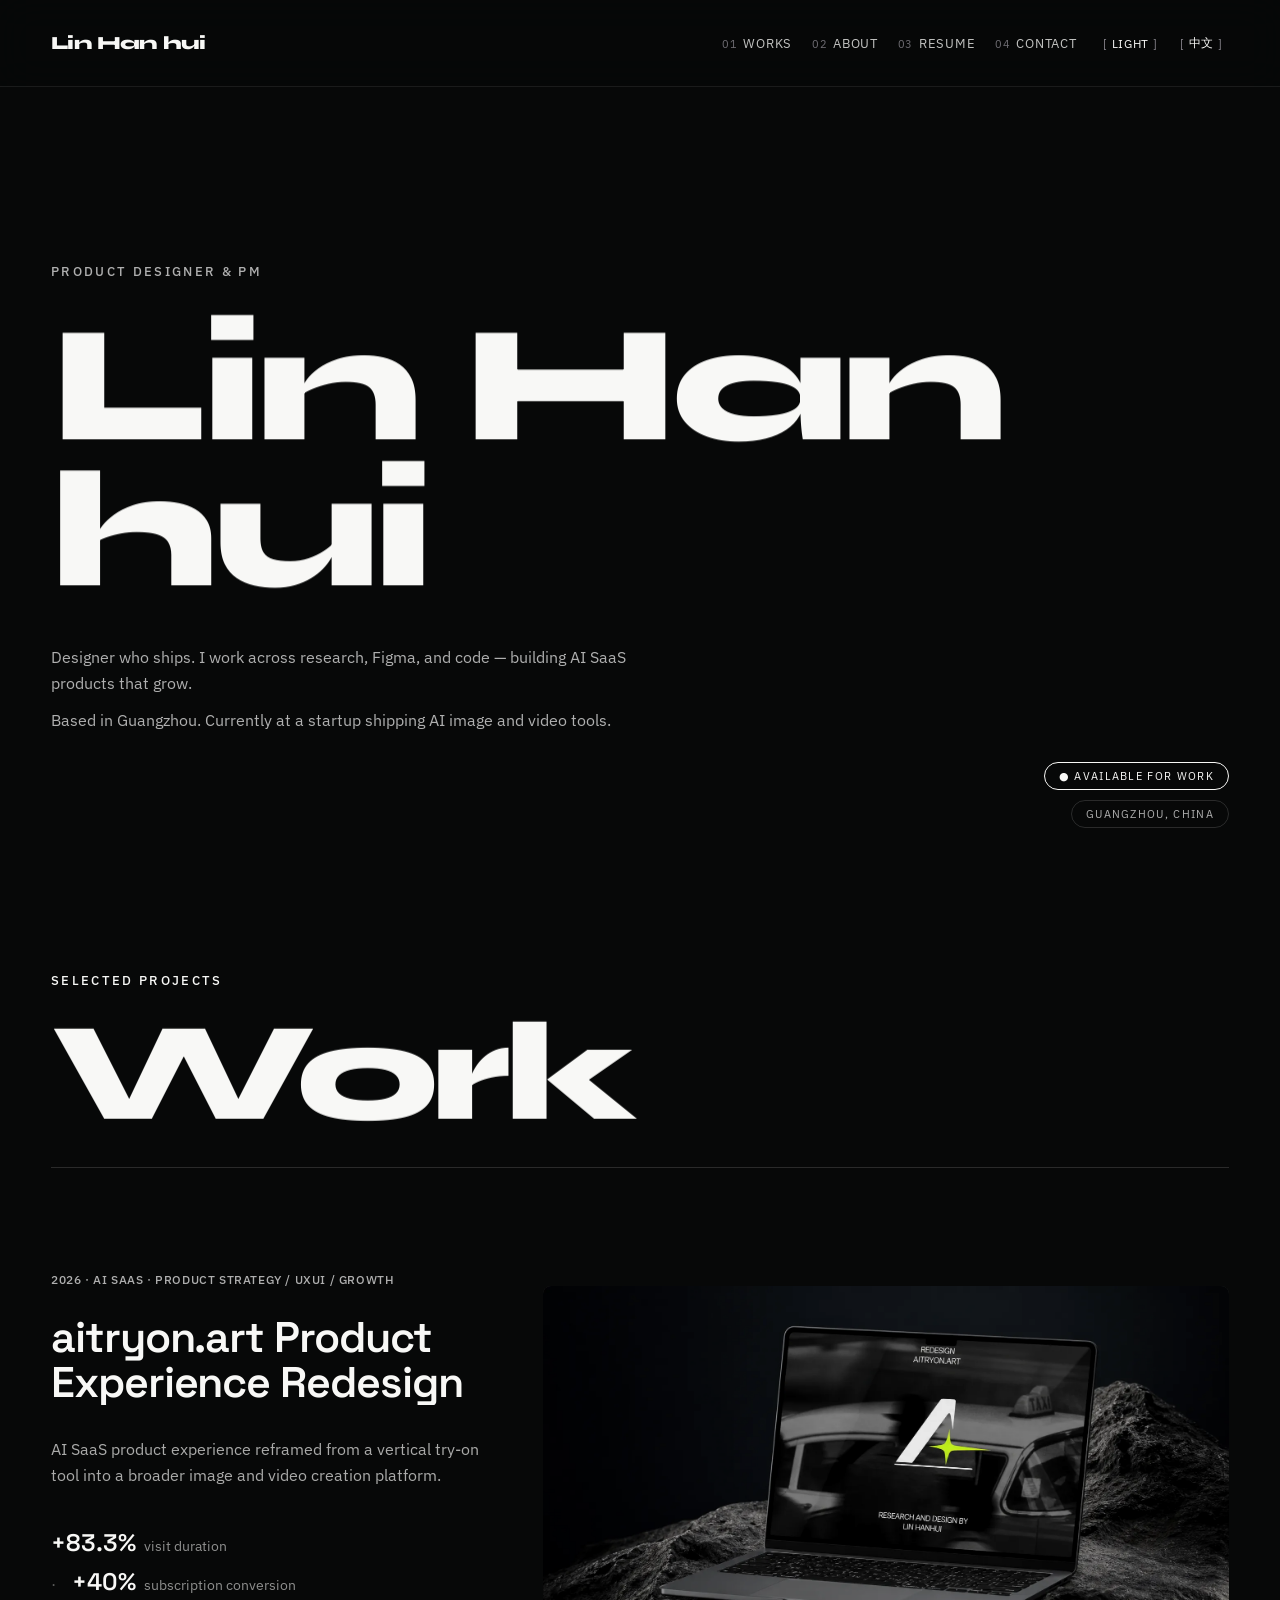
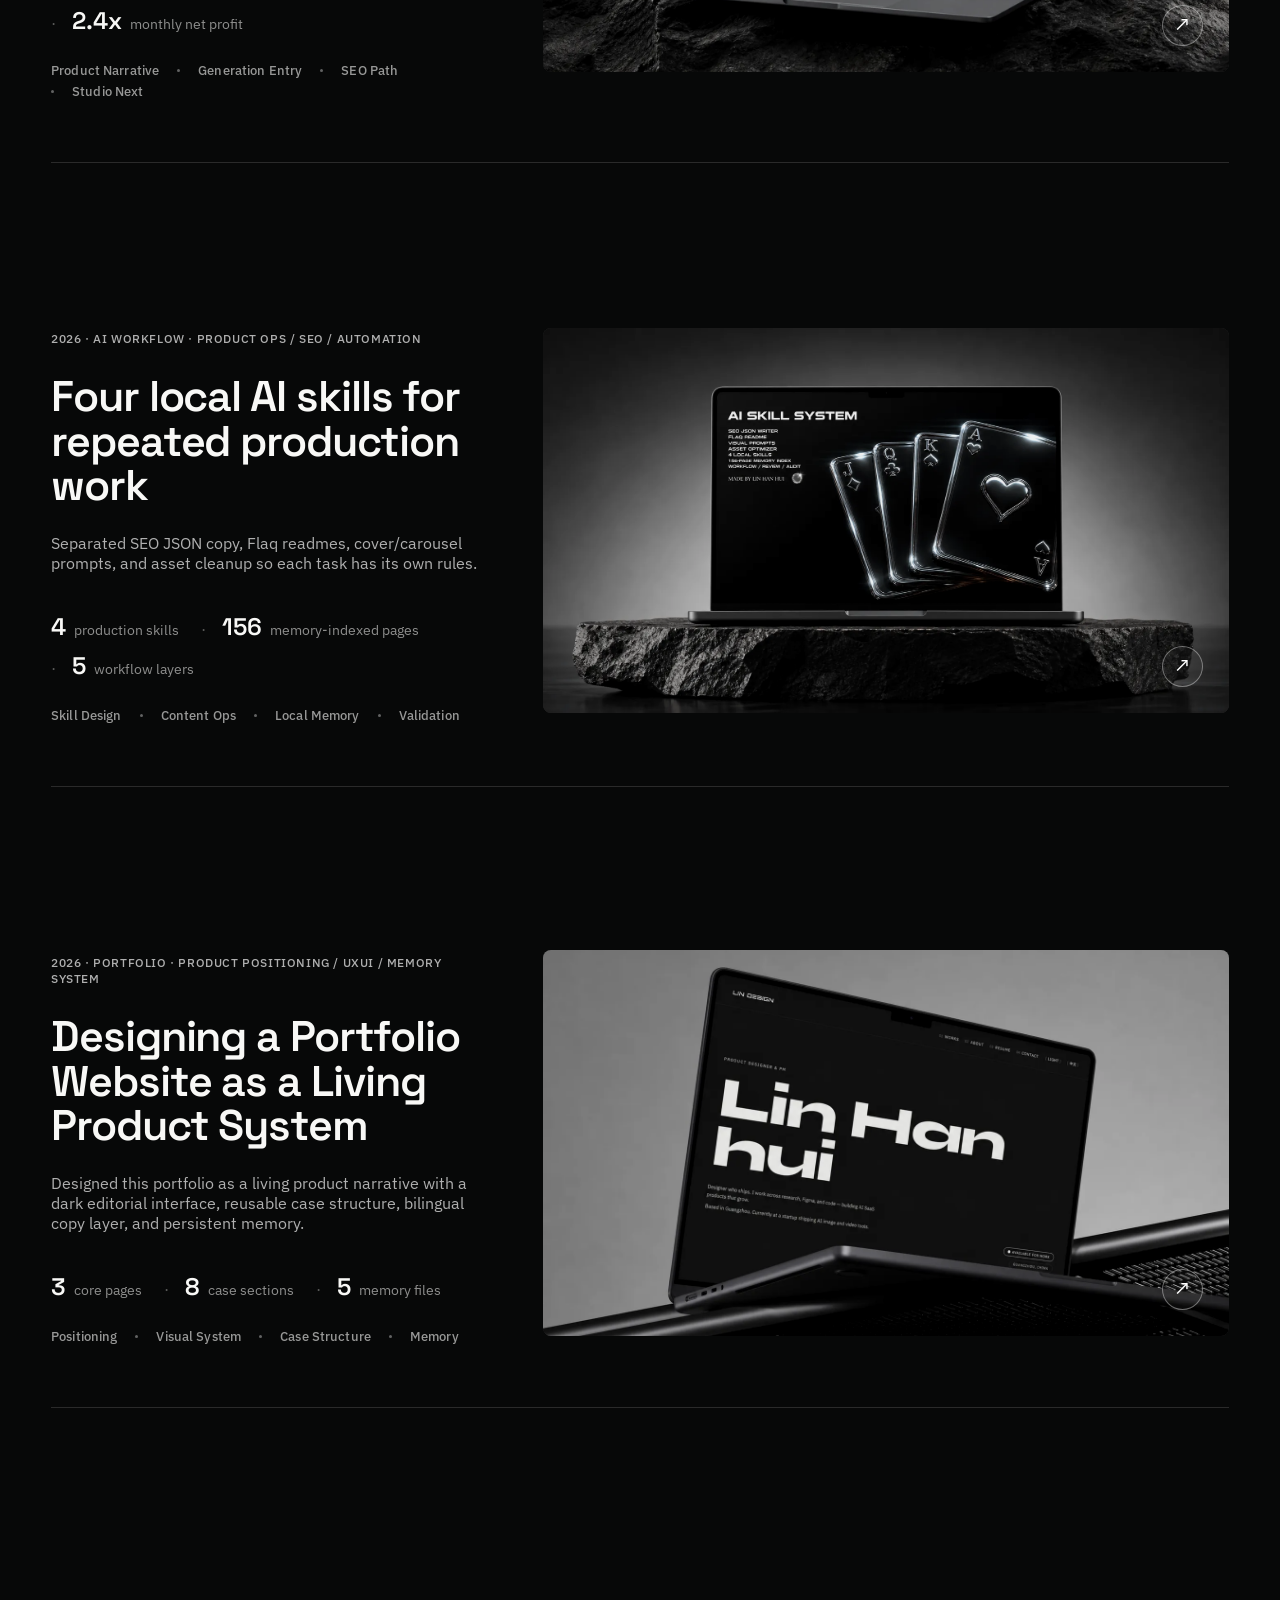
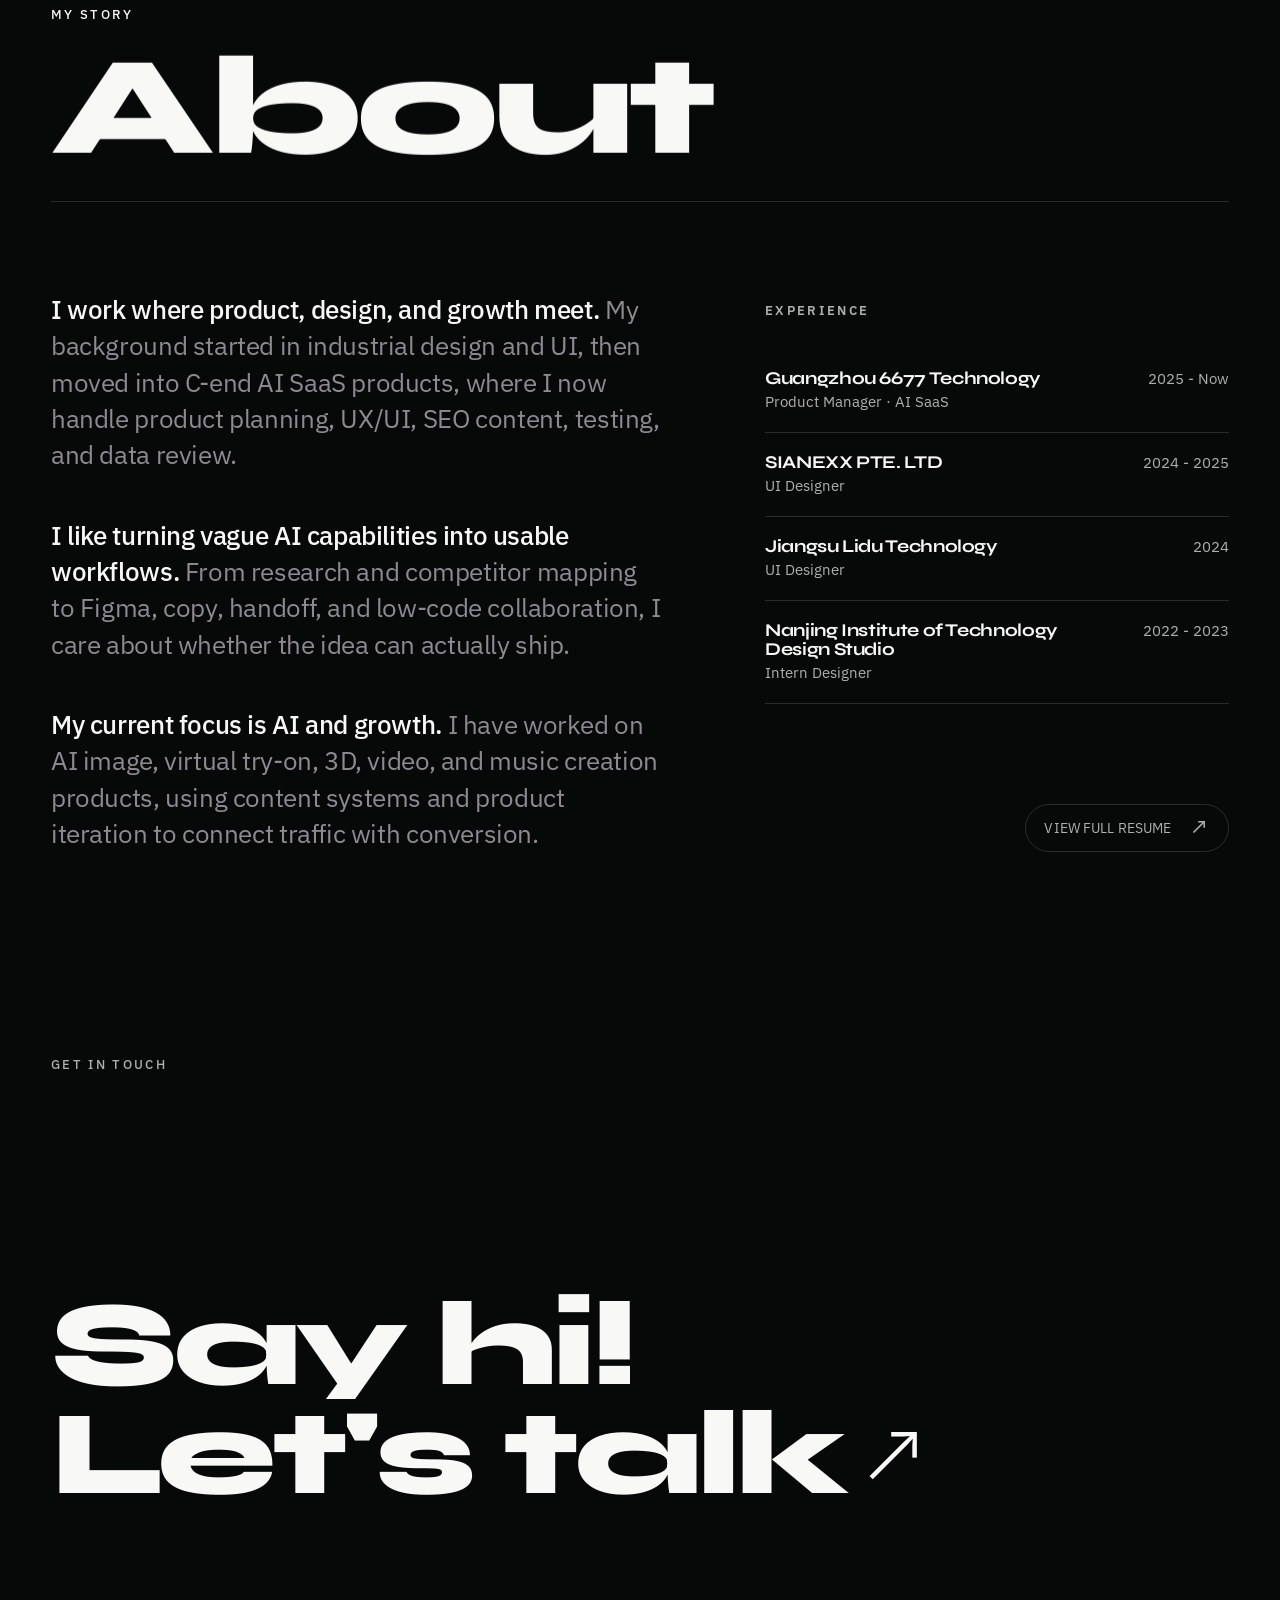
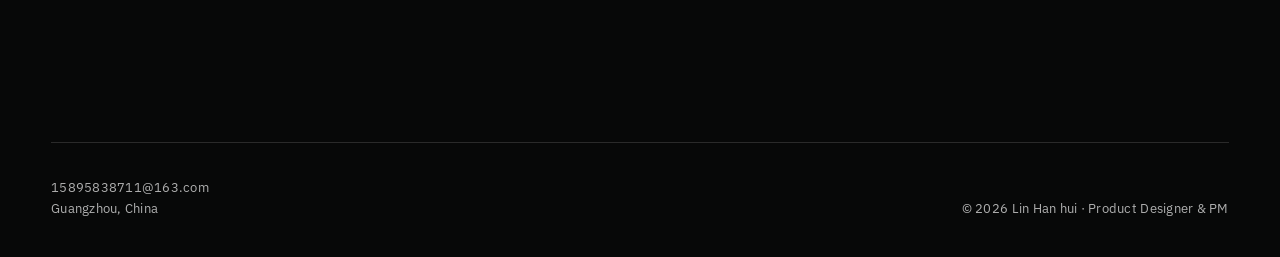
==== commit 529fc3f1: "Optimize site assets for web publishing" ====
--- a/index.html
+++ b/index.html
@@ -87,7 +87,7 @@
             </div>
           </div>
           <a class="preview-media featured-cover" id="previewLink" href="./case-study-aitryon.html" aria-label="View aitryon.art Product Experience Redesign case study">
-            <img id="previewImage" src="./assets/cases/aitryon/aitryon-featured-cover.png" alt="aitryon.art redesign featured cover" />
+            <img id="previewImage" src="./assets/cases/aitryon/aitryon-macbook-cover.webp" alt="aitryon.art redesign featured cover" />
             <span class="preview-cta" data-i18n="preview-cta">View full case study ↗</span>
           </a>
         </article>
@@ -112,7 +112,7 @@
             </div>
           </div>
           <a class="preview-media featured-cover" href="./case-study-ai-skill-system.html" aria-label="View AI Skill System case study">
-            <img src="./assets/cases/ai-skill-system/ai-skill-system-cover-v3.png" alt="AI skill system case study cover" />
+            <img src="./assets/cases/ai-skill-system/ai-skill-system-macbook-cover.webp" alt="AI skill system case study cover" />
             <span class="preview-cta" data-i18n="preview-cta">View full case study ↗</span>
           </a>
         </article>
@@ -137,7 +137,7 @@
             </div>
           </div>
           <a class="preview-media featured-cover" href="./case-study-portfolio-system.html" aria-label="View Portfolio System Design case study">
-            <img src="./assets/cases/portfolio-system/portfolio-system-cover-v3.png" alt="Portfolio system design case study cover" />
+            <img src="./assets/cases/portfolio-system/portfolio-system-cover-v3.webp" alt="Portfolio system design case study cover" />
             <span class="preview-cta" data-i18n="preview-cta">View full case study ↗</span>
           </a>
         </article>
@@ -152,7 +152,6 @@
             <p><span class="about-lead" data-i18n="about-story-1-lead">I work where product, design, and growth meet.</span> <span data-i18n="about-story-1-rest">My background started in industrial design and UI, then moved into C-end AI SaaS products, where I now handle product planning, UX/UI, SEO content, testing, and data review.</span></p>
             <p><span class="about-lead" data-i18n="about-story-2-lead">I like turning vague AI capabilities into usable workflows.</span> <span data-i18n="about-story-2-rest">From research and competitor mapping to Figma, copy, handoff, and low-code collaboration, I care about whether the idea can actually ship.</span></p>
             <p><span class="about-lead" data-i18n="about-story-3-lead">My current focus is AI and growth.</span> <span data-i18n="about-story-3-rest">I have worked on AI image, virtual try-on, 3D, video, and music creation products, using content systems and product iteration to connect traffic with conversion.</span></p>
-            <a class="about-resume" href="./resume.html" data-i18n="about-resume">查看全部履历 ↗</a>
           </div>
           <aside class="about-timeline" aria-label="Experience">
             <p class="about-timeline-kicker" data-i18n="about-experience">Experience</p>
@@ -184,6 +183,7 @@
               </div>
               <time>2022 - 2023</time>
             </div>
+            <a class="about-resume" href="./resume.html" data-i18n="about-resume">查看全部履历</a>
           </aside>
         </div>
       </section>
@@ -196,7 +196,7 @@
             <span class="contact-line1" data-i18n="contact-line-1">Say hi!</span>
           </span>
           <span class="title-mask contact-title-secondary">
-            <span class="contact-line2" data-i18n="contact-line-2">Let's talk ↗</span>
+            <span class="contact-line2" data-i18n="contact-line-2">Let's talk</span>
           </span>
         </a>
         <div class="contact-bottom reveal-content">
--- a/css/styles.css
+++ b/css/styles.css
@@ -47,7 +47,8 @@
 #works,
 #about,
 #contact,
-.detail-hero {
+.detail-hero,
+.detail-section {
   scroll-margin-top: 96px;
 }
 
@@ -782,36 +783,47 @@
 }
 
 .featured-metrics {
-  display: grid;
-  grid-template-columns: repeat(3, minmax(0, 1fr));
-  gap: clamp(18px, 2vw, 32px);
+  display: flex;
+  flex-wrap: wrap;
+  gap: 14px 22px;
   margin-top: 42px;
 }
 
 .featured-metrics span {
+  position: relative;
+  display: inline-flex;
+  align-items: baseline;
+  gap: 8px;
   min-width: 0;
-  padding-top: 14px;
-  border-top: 1px solid rgba(255, 255, 255, 0.2);
+  padding: 0;
+  border: 0;
+}
+
+.featured-metrics span + span::before {
+  content: "·";
+  margin-right: 8px;
+  color: color-mix(in srgb, var(--white) 34%, transparent);
 }
 
 .featured-metrics strong {
-  display: block;
+  display: inline-block;
   color: var(--white);
   font-family: var(--font-title);
-  font-size: clamp(25px, 2vw, 34px);
+  font-size: clamp(24px, 1.8vw, 32px);
   font-weight: 600;
   line-height: 1;
+  white-space: nowrap;
 }
 
 .featured-metrics small {
-  display: block;
-  margin-top: 9px;
-  color: color-mix(in srgb, var(--white) 60%, transparent);
-  font-size: 13px;
-  font-weight: 500;
+  display: inline;
+  margin-top: 0;
+  color: color-mix(in srgb, var(--white) 56%, transparent);
+  font-size: 14px;
+  font-weight: 400;
   line-height: 1.35;
   text-transform: none;
-  letter-spacing: 0.01em;
+  letter-spacing: 0;
 }
 
 .featured-focus-list {
@@ -873,7 +885,7 @@
   display: grid;
   grid-template-columns: minmax(0, 0.95fr) minmax(420px, 0.72fr);
   gap: clamp(56px, 8vw, 136px);
-  align-items: start;
+  align-items: stretch;
   padding-top: clamp(72px, 10vh, 116px);
 }
 
@@ -903,46 +915,67 @@
   position: relative;
   display: inline-flex;
   align-items: center;
-  justify-content: flex-start;
-  min-height: 30px;
-  margin-top: 58px;
-  padding: 0 0 5px;
-  border: 0;
-  border-radius: 0;
+  gap: 14px;
+  justify-content: center;
+  width: fit-content;
+  min-height: 44px;
+  margin-top: auto;
+  padding: 10px 16px 10px 18px;
+  border: 1px solid var(--line);
+  border-radius: 999px;
   background: transparent;
   color: var(--soft);
-  font-size: 12px;
-  font-weight: 600;
-  letter-spacing: 0.08em;
+  font-size: clamp(14px, 0.95vw, 16px);
+  font-weight: 400;
+  letter-spacing: 0.01em;
   text-transform: uppercase;
-  transition: color 180ms ease;
+  align-self: flex-end;
+  transition:
+    background 180ms ease,
+    border-color 180ms ease,
+    color 180ms ease,
+    transform 240ms cubic-bezier(0.22, 1, 0.36, 1);
 }
 
 .about-resume::after {
-  position: absolute;
-  left: 0;
-  right: 0;
-  bottom: 0;
-  height: 1px;
-  content: "";
-  background: currentColor;
-  opacity: 0.72;
-  transform: scaleX(1);
-  transform-origin: left;
-  transition: opacity 180ms ease;
+  position: static;
+  display: inline-flex;
+  align-items: center;
+  justify-content: center;
+  width: 26px;
+  height: 26px;
+  content: "↗";
+  background: transparent;
+  color: currentColor;
+  font-size: 23px;
+  font-weight: 400;
+  line-height: 1;
+  opacity: 1;
+  transform: translate3d(0, -1px, 0);
+  transition:
+    background 180ms ease,
+    border-color 180ms ease,
+    color 180ms ease,
+    transform 260ms cubic-bezier(0.22, 1, 0.36, 1);
 }
 
 .about-resume:hover,
 .about-resume:focus-visible {
-  color: var(--accent);
+  border-color: #fff;
+  background: #fff;
+  color: #070808;
+  transform: translateX(3px);
 }
 
 .about-resume:hover::after,
 .about-resume:focus-visible::after {
-  opacity: 1;
+  transform: translate3d(2px, -2px, 0) rotate(45deg);
 }
 
 .about-timeline {
+  display: flex;
+  flex-direction: column;
+  min-height: clamp(520px, 58vh, 680px);
   padding-top: 10px;
 }
 
@@ -1059,7 +1092,7 @@
   padding-left: 0;
 }
 
-.contact-line2::after {
+.contact-line2::before {
   position: absolute;
   left: 0;
   right: 0;
@@ -1073,14 +1106,33 @@
   transition: transform 620ms cubic-bezier(0.76, 0, 0.24, 1);
 }
 
+.contact-line2::after {
+  display: inline-block;
+  margin-left: 0.16em;
+  content: "↗";
+  font-family: var(--font-body);
+  font-size: 0.76em;
+  font-weight: 300;
+  line-height: 1;
+  letter-spacing: 0;
+  vertical-align: 0.05em;
+  transform: translate3d(0, 0, 0);
+  transition: transform 420ms cubic-bezier(0.22, 1, 0.36, 1);
+}
+
 .contact-headline:hover .contact-line2,
 .contact-headline:focus-visible .contact-line2 {
   color: var(--accent);
 }
 
+.contact-headline:hover .contact-line2::before,
+.contact-headline:focus-visible .contact-line2::before {
+  transform: scaleX(1);
+}
+
 .contact-headline:hover .contact-line2::after,
 .contact-headline:focus-visible .contact-line2::after {
-  transform: scaleX(1);
+  transform: translate3d(0.06em, -0.06em, 0);
 }
 
 [data-theme="light"] .contact-headline {
@@ -1097,7 +1149,7 @@
   color: var(--accent);
 }
 
-[data-theme="light"] .contact-line2::after {
+[data-theme="light"] .contact-line2::before {
   background: var(--accent);
 }
 
@@ -1187,8 +1239,6 @@
 
 .detail-hero .back-link {
   margin-bottom: 28px;
-  color: var(--soft);
-  font-size: 13px;
 }
 
 .detail-wide-image {
@@ -1292,6 +1342,7 @@
   letter-spacing: -0.025em;
   color: var(--white);
   text-wrap: balance;
+  overflow-wrap: anywhere;
 }
 
 .detail-intro {
@@ -1301,6 +1352,7 @@
   font-size: clamp(16px, 1.08vw, 18px);
   font-weight: 400;
   line-height: 1.68;
+  overflow-wrap: anywhere;
 }
 
 .detail-meta {
@@ -1313,6 +1365,10 @@
   border-top: 1px solid var(--line);
 }
 
+.detail-meta div {
+  min-width: 0;
+}
+
 .detail-meta strong {
   display: block;
   margin-bottom: 6px;
@@ -1330,6 +1386,7 @@
 .detail-wide-image figcaption,
 .detail-outcomes span {
   color: color-mix(in srgb, var(--white) 70%, transparent);
+  overflow-wrap: anywhere;
 }
 
 .detail-section {
@@ -1407,26 +1464,40 @@
 
 .system-grid {
   grid-template-columns: repeat(2, 1fr);
+  gap: 1px;
+  border: 1px solid var(--line);
+  border-radius: 8px;
+  overflow: hidden;
+  background: var(--line);
+  counter-reset: system-item;
 }
 
 .insight-grid div,
-.system-grid div,
 .strategy-list div {
-  border-top: 1px solid var(--line);
+  border: 0;
   background: transparent;
 }
 
 [data-theme="light"] .insight-grid div,
-[data-theme="light"] .system-grid div,
 [data-theme="light"] .strategy-list div {
   background: transparent;
+}
+
+.system-grid div {
+  counter-increment: system-item;
+  border: 0;
+  background: var(--ink);
+}
+
+[data-theme="light"] .system-grid div {
+  background: color-mix(in srgb, var(--ink) 97%, var(--paper) 3%);
 }
 
 .insight-grid div,
 .system-grid div {
   min-width: 0;
-  min-height: 132px;
-  padding: 16px 0 0;
+  min-height: 156px;
+  padding: 24px;
   overflow-wrap: break-word;
 }
 
@@ -1440,6 +1511,17 @@
   font-size: 14px;
   font-weight: 600;
   line-height: 1.3;
+}
+
+.system-grid strong::before {
+  content: "0" counter(system-item);
+  display: block;
+  margin-bottom: 14px;
+  color: var(--muted);
+  font-size: 11px;
+  font-weight: 700;
+  letter-spacing: 0.08em;
+  line-height: 1;
 }
 
 .research-note span,
@@ -1464,7 +1546,7 @@
   grid-template-columns: minmax(180px, 0.24fr) minmax(0, 1fr);
   gap: 24px;
   align-items: baseline;
-  padding: 16px 0 0;
+  padding: 0;
 }
 
 .detail-wide-image img {
@@ -1504,7 +1586,7 @@
 .detail-outcomes {
   display: grid;
   grid-template-columns: repeat(2, 1fr);
-  gap: 28px;
+  gap: 26px 34px;
   margin-top: 26px;
 }
 
@@ -1513,8 +1595,8 @@
 }
 
 .detail-outcomes div {
-  padding-top: 18px;
-  border-top: 1px solid var(--line);
+  padding: 0;
+  border: 0;
 }
 
 .detail-outcomes strong {
@@ -1530,11 +1612,11 @@
   overflow-x: auto;
   border: 1px solid var(--line);
   border-radius: 8px;
-  background: rgba(255, 255, 255, 0.045);
+  background: color-mix(in srgb, var(--ink) 96%, var(--white) 4%);
 }
 
 [data-theme="light"] .comparison-table {
-  background: rgba(20, 20, 20, 0.04);
+  background: color-mix(in srgb, var(--ink) 97%, var(--paper) 3%);
 }
 
 .comparison-table table {
@@ -1545,28 +1627,45 @@
 
 .comparison-table th,
 .comparison-table td {
-  padding: 18px 20px;
+  padding: 20px 22px;
   border-bottom: 1px solid var(--line);
   text-align: left;
   vertical-align: top;
-  line-height: 1.5;
+  line-height: 1.55;
 }
 
 .comparison-table th {
-  background: rgba(255, 255, 255, 0.075);
-  color: var(--white);
-  font-size: 13px;
-  font-weight: 600;
+  background: transparent;
+  color: var(--white);
+  font-size: 12px;
+  font-weight: 700;
   text-transform: uppercase;
-  letter-spacing: 0.04em;
+  letter-spacing: 0.08em;
 }
 
 [data-theme="light"] .comparison-table th {
-  background: rgba(20, 20, 20, 0.06);
+  background: transparent;
 }
 
 .comparison-table td {
   color: var(--soft);
+}
+
+.comparison-table th:first-child,
+.comparison-table td:first-child {
+  width: 22%;
+  color: var(--white);
+  font-weight: 600;
+}
+
+.comparison-table th:nth-child(2),
+.comparison-table td:nth-child(2) {
+  width: 34%;
+}
+
+.comparison-table th:nth-child(3),
+.comparison-table td:nth-child(3) {
+  width: 44%;
 }
 
 .comparison-table tr:last-child td {
@@ -1579,37 +1678,51 @@
   margin: 28px auto 0 0;
   padding-bottom: 8px;
   display: flex;
-  gap: 14px;
+  flex-wrap: wrap;
+  gap: 12px 24px;
   overflow-x: auto;
   scrollbar-width: thin;
   scroll-snap-type: x proximity;
 }
 
 .metric-strip div {
-  flex: 1 1 0;
+  position: relative;
+  display: inline-flex;
+  align-items: baseline;
+  gap: 8px;
+  flex: 0 1 auto;
   min-width: 0;
-  padding: 14px 16px;
-  border-top: 1px solid var(--line);
+  padding: 0;
+  border: 0;
   background: transparent;
   scroll-snap-align: start;
 }
 
+.metric-strip div + div::before {
+  content: "·";
+  margin-right: 8px;
+  color: color-mix(in srgb, var(--white) 34%, transparent);
+}
+
 [data-theme="light"] .metric-strip div {
   background: transparent;
 }
 
 .metric-strip strong {
-  display: block;
-  margin-bottom: 6px;
+  display: inline-block;
+  margin-bottom: 0;
   font-family: var(--font-display);
   color: var(--white);
   font-size: 24px;
   font-weight: 700;
   line-height: 1;
+  white-space: nowrap;
 }
 
 .metric-strip span {
-  color: var(--soft);
+  color: color-mix(in srgb, var(--white) 56%, transparent);
+  font-weight: 400;
+  overflow-wrap: anywhere;
 }
 
 html[lang="zh"] body {
@@ -1750,21 +1863,43 @@
 .back-link {
   display: inline-flex;
   align-items: center;
+  gap: 8px;
   min-height: 32px;
   margin-bottom: 48px;
-  padding: 0;
-  border: 0;
-  border-radius: 0;
+  padding: 8px 14px;
+  border: 1px solid var(--line);
+  border-radius: 999px;
+  background: transparent;
   color: var(--soft);
-  font-size: clamp(17px, 1.15vw, 20px);
-  font-weight: 600;
+  font-size: 13px;
+  font-weight: 500;
   letter-spacing: 0.01em;
-  transition: color 180ms ease;
+  transition:
+    background 180ms ease,
+    border-color 180ms ease,
+    color 180ms ease,
+    transform 220ms cubic-bezier(0.22, 1, 0.36, 1);
+}
+
+.back-link::before {
+  content: "↖";
+  font-size: 16px;
+  line-height: 1;
+  transform: translate3d(0, -1px, 0) rotate(0deg);
+  transition: transform 240ms cubic-bezier(0.22, 1, 0.36, 1);
 }
 
 .back-link:hover,
 .back-link:focus-visible {
-  color: var(--accent);
+  border-color: #fff;
+  background: #fff;
+  color: #070808;
+  transform: translateX(-2px);
+}
+
+.back-link:hover::before,
+.back-link:focus-visible::before {
+  transform: translate3d(-3px, -1px, 0) rotate(-45deg);
 }
 
 .case-rail {
@@ -1772,7 +1907,7 @@
   top: 50%;
   right: clamp(20px, 2.6vw, 44px);
   z-index: 8;
-  display: grid;
+  display: none;
   gap: 10px;
   transform: translateY(-50%);
   opacity: 0;
@@ -1834,6 +1969,12 @@
   background: var(--accent);
 }
 
+@media (min-width: 1440px) {
+  .case-rail {
+    display: grid;
+  }
+}
+
 /* ─── Resume Page ───────────────────────────────────────────────────────── */
 .resume-page main {
   padding-bottom: 80px;
@@ -1989,6 +2130,15 @@
 
   .about-content {
     grid-template-columns: 1fr;
+  }
+
+  .about-timeline {
+    min-height: auto;
+  }
+
+  .about-resume {
+    align-self: flex-start;
+    margin-top: 40px;
   }
 
   .about-copy p {
@@ -2069,7 +2219,8 @@
   #works,
   #about,
   #contact,
-  .detail-hero {
+  .detail-hero,
+  .detail-section {
     scroll-margin-top: 84px;
   }
 
@@ -2257,8 +2408,7 @@
   }
 
   .featured-metrics {
-    grid-template-columns: repeat(2, minmax(0, 1fr));
-    gap: 14px;
+    gap: 12px 18px;
   }
 
   .featured-case-copy h2 {
@@ -2280,7 +2430,7 @@
   .detail-hero,
   .detail-section,
   .detail-wide-image {
-    width: min(100% - 48px, 920px);
+    width: min(calc(100vw - 48px), 920px);
   }
 
   .detail-meta,
@@ -2291,6 +2441,96 @@
   .insight-grid,
   .system-grid {
     grid-template-columns: 1fr;
+  }
+
+  .system-grid {
+    gap: 1px;
+  }
+
+  .system-grid div {
+    min-height: auto;
+    padding: 20px;
+  }
+
+  .comparison-table {
+    overflow: visible;
+    border-radius: 8px;
+    background: transparent;
+  }
+
+  .comparison-table table,
+  .comparison-table thead,
+  .comparison-table tbody,
+  .comparison-table tr,
+  .comparison-table th,
+  .comparison-table td {
+    display: block;
+  }
+
+  .comparison-table table {
+    min-width: 0;
+  }
+
+  .comparison-table thead {
+    display: none;
+  }
+
+  .comparison-table tr {
+    padding: 20px;
+    border-bottom: 1px solid var(--line);
+    background: color-mix(in srgb, var(--ink) 96%, var(--white) 4%);
+  }
+
+  [data-theme="light"] .comparison-table tr {
+    background: color-mix(in srgb, var(--ink) 97%, var(--paper) 3%);
+  }
+
+  .comparison-table tr + tr {
+    border-top: 0;
+  }
+
+  .comparison-table td {
+    width: auto;
+    padding: 0;
+    border: 0;
+    font-size: 15px;
+    line-height: 1.58;
+  }
+
+  .comparison-table td + td {
+    margin-top: 14px;
+  }
+
+  .comparison-table td:first-child {
+    width: auto;
+    margin-bottom: 16px;
+    color: var(--white);
+    font-size: 16px;
+    font-weight: 700;
+  }
+
+  .comparison-table td:nth-child(2),
+  .comparison-table td:nth-child(3) {
+    width: auto;
+  }
+
+  .comparison-table td:nth-child(2)::before {
+    content: "Before";
+  }
+
+  .comparison-table td:nth-child(3)::before {
+    content: "After";
+  }
+
+  .comparison-table td:nth-child(2)::before,
+  .comparison-table td:nth-child(3)::before {
+    display: block;
+    margin-bottom: 4px;
+    color: var(--muted);
+    font-size: 11px;
+    font-weight: 700;
+    letter-spacing: 0.08em;
+    text-transform: uppercase;
   }
 
   .detail-hero h1 {
@@ -2327,15 +2567,47 @@
 
   .metric-strip {
     display: grid;
-    grid-template-columns: repeat(2, minmax(0, 1fr));
-    gap: 14px;
+    grid-template-columns: 1fr;
+    gap: 16px;
     overflow: visible;
     scroll-snap-type: none;
+    padding-bottom: 0;
   }
 
   .metric-strip div {
+    display: grid;
+    grid-template-columns: 44px minmax(0, 1fr);
+    align-items: start;
+    column-gap: 12px;
     min-width: 0;
-    padding: 14px 0 0;
+    padding: 0;
+  }
+
+  .metric-strip div + div::before {
+    content: none;
+    display: none;
+  }
+
+  .metric-strip strong {
+    font-size: 27px;
+    line-height: 1.05;
+  }
+
+  .metric-strip span {
+    font-size: 17px;
+    line-height: 1.48;
+    max-width: 240px;
+    overflow-wrap: break-word;
+  }
+
+  html[lang="zh"] .metric-strip span {
+    letter-spacing: 0;
+  }
+
+  html[lang="zh"] .detail-intro,
+  html[lang="zh"] .detail-meta span,
+  html[lang="zh"] .metric-strip span {
+    word-break: break-all;
   }
 
   .floating-case-nav a {
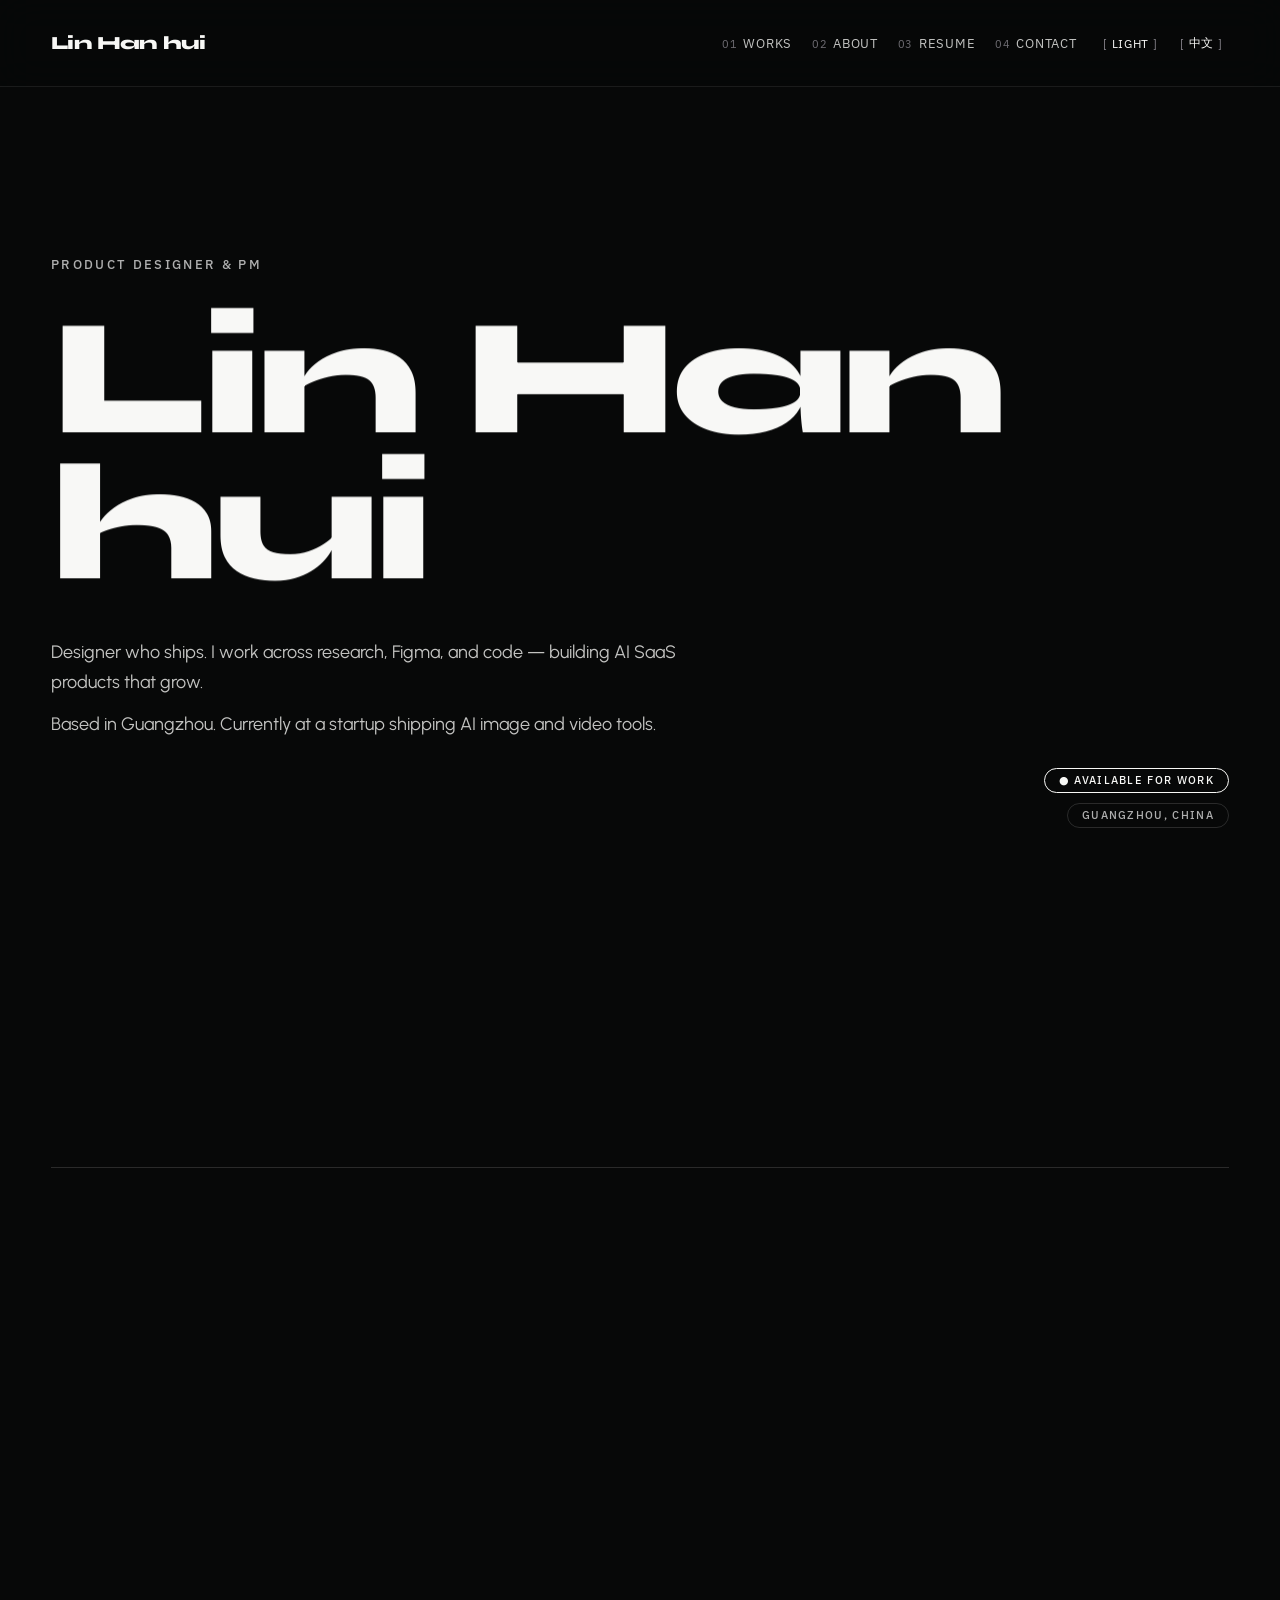
==== commit 623a6225: "更新正文规范和一些动效" ====
--- a/index.html
+++ b/index.html
@@ -10,7 +10,7 @@
     <link rel="preconnect" href="https://fonts.googleapis.com" />
     <link rel="preconnect" href="https://fonts.gstatic.com" crossorigin />
     <link
-      href="https://fonts.googleapis.com/css2?family=IBM+Plex+Sans:wght@400;500;600;700&family=Space+Grotesk:wght@500;600;700&family=Syne:wght@700;800&display=block"
+      href="https://fonts.googleapis.com/css2?family=IBM+Plex+Sans:wght@400;500;600;700&family=Space+Grotesk:wght@500;600;700&family=Syne:wght@700;800&family=Urbanist:wght@400;500;600;700&display=block"
       rel="stylesheet"
     />
     <link rel="stylesheet" href="./css/styles.css" />
--- a/css/styles.css
+++ b/css/styles.css
@@ -14,10 +14,13 @@
   --max: 1680px;
   --detail: 1180px;
   --detail-media: 1440px;
-  --reading: 860px;
+  --reading: 820px;
   --font-display: "Syne", ui-sans-serif, system-ui, sans-serif;
   --font-title: "Space Grotesk", ui-sans-serif, system-ui, sans-serif;
   --font-body: "IBM Plex Sans", ui-sans-serif, system-ui, -apple-system, BlinkMacSystemFont, "Segoe UI", sans-serif;
+  --font-copy: "Urbanist", "Inter", "IBM Plex Sans", "PingFang SC", "Microsoft YaHei UI", "Microsoft YaHei", ui-sans-serif, system-ui, -apple-system, BlinkMacSystemFont, "Segoe UI", sans-serif;
+  --copy: color-mix(in srgb, var(--white) 78%, transparent);
+  --copy-muted: color-mix(in srgb, var(--white) 70%, transparent);
 }
 
 [data-theme="light"] {
@@ -33,6 +36,8 @@
   --accent-line: rgba(98, 116, 0, 0.28);
   --nav-bg: rgba(245, 243, 239, 0.68);
   --nav-line: rgba(20, 20, 20, 0.08);
+  --copy: color-mix(in srgb, var(--white) 76%, transparent);
+  --copy-muted: color-mix(in srgb, var(--white) 68%, transparent);
 }
 
 * {
@@ -488,9 +493,11 @@
 .hero-intro {
   max-width: 640px;
   margin: 0;
-  color: var(--soft);
-  font-size: clamp(16px, 1.15vw, 19px);
-  line-height: 1.6;
+  color: var(--copy);
+  font-family: var(--font-copy);
+  font-size: clamp(18px, 1.18vw, 21px);
+  font-weight: 400;
+  line-height: 1.66;
 }
 
 .hero-intro + .hero-intro {
@@ -513,7 +520,10 @@
   padding: 6px 14px;
   border: 1px solid var(--line);
   border-radius: 999px;
+  font-family: var(--font-body);
   font-size: 11px;
+  font-weight: 500;
+  line-height: 1;
   letter-spacing: 0.12em;
   color: var(--soft);
   text-transform: uppercase;
@@ -566,6 +576,7 @@
 .section-kicker {
   margin: 0 0 26px;
   color: var(--white);
+  font-family: var(--font-body);
   font-size: 13px;
   font-weight: 500;
   letter-spacing: 0.18em;
@@ -584,7 +595,7 @@
 }
 
 .featured-case + .featured-case {
-  margin-top: clamp(52px, 7vw, 108px);
+  margin-top: clamp(76px, 9vw, 144px);
 }
 
 .featured-case-copy {
@@ -613,6 +624,77 @@
 
 .featured-cover {
   align-self: center;
+}
+
+.work-stage .featured-case.reveal-content {
+  opacity: 1;
+  transform: none;
+  transition: none;
+}
+
+.featured-case .featured-case-copy > *,
+.featured-case .featured-cover {
+  opacity: 0;
+  will-change: opacity, transform, clip-path;
+}
+
+.featured-case .featured-case-copy > * {
+  transform: translate3d(0, 14px, 0);
+  transition:
+    opacity 360ms ease,
+    transform 460ms cubic-bezier(0.22, 1, 0.36, 1);
+}
+
+.featured-case .featured-cover {
+  clip-path: inset(0 100% 0 0);
+  transform: translate3d(0, 12px, 0);
+  transition:
+    opacity 420ms ease,
+    clip-path 640ms cubic-bezier(0.76, 0, 0.24, 1),
+    transform 520ms cubic-bezier(0.22, 1, 0.36, 1);
+}
+
+.reveal-section.is-visible .featured-case .blind-title > span {
+  animation: none;
+  transform: translate3d(0, -108%, 0);
+}
+
+.reveal-section.is-visible .featured-case.is-case-visible .blind-title > span {
+  animation: blind-title-down 620ms cubic-bezier(0.76, 0, 0.24, 1) 60ms both;
+}
+
+.featured-case.is-case-visible .featured-case-copy > *,
+.featured-case.is-case-visible .featured-cover {
+  opacity: 1;
+  transform: translate3d(0, 0, 0);
+}
+
+.featured-case.is-case-visible .featured-cover {
+  clip-path: inset(0);
+}
+
+.featured-case.is-case-visible .featured-meta {
+  transition-delay: 20ms;
+}
+
+.featured-case.is-case-visible .featured-case-copy h2 {
+  transition-delay: 80ms;
+}
+
+.featured-case.is-case-visible .featured-case-copy p:not(.featured-meta) {
+  transition-delay: 150ms;
+}
+
+.featured-case.is-case-visible .featured-cover {
+  transition-delay: 90ms;
+}
+
+.featured-case.is-case-visible .featured-metrics {
+  transition-delay: 220ms;
+}
+
+.featured-case.is-case-visible .featured-focus-list {
+  transition-delay: 300ms;
 }
 
 [data-theme="light"] .preview-media {
@@ -742,6 +824,7 @@
 .featured-meta,
 #previewMeta {
   max-width: 520px;
+  font-family: var(--font-body);
   font-size: 12px;
   font-weight: 500;
   line-height: 1.35;
@@ -773,13 +856,14 @@
   margin-top: 24px;
 }
 
-.featured-case-copy #previewText {
+.featured-case-copy > p:not(.featured-meta) {
   max-width: 520px;
   margin-top: 32px;
-  color: color-mix(in srgb, var(--white) 68%, transparent);
-  font-size: 16px;
+  color: var(--copy-muted);
+  font-family: var(--font-copy);
+  font-size: clamp(17px, 1.02vw, 19px);
   font-weight: 400;
-  line-height: 1.62;
+  line-height: 1.68;
 }
 
 .featured-metrics {
@@ -819,11 +903,12 @@
   display: inline;
   margin-top: 0;
   color: color-mix(in srgb, var(--white) 56%, transparent);
-  font-size: 14px;
-  font-weight: 400;
+  font-family: var(--font-body);
+  font-size: 13px;
+  font-weight: 500;
   line-height: 1.35;
+  letter-spacing: 0.02em;
   text-transform: none;
-  letter-spacing: 0;
 }
 
 .featured-focus-list {
@@ -836,9 +921,10 @@
 
 .featured-focus-list span {
   margin: 0;
+  font-family: var(--font-body);
   font-size: 13px;
   font-weight: 500;
-  letter-spacing: 0.01em;
+  letter-spacing: 0.02em;
 }
 
 .featured-focus-list span {
@@ -895,10 +981,12 @@
 
 .about-copy p {
   margin: 0;
-  color: var(--muted);
+  color: var(--copy-muted);
+  font-family: var(--font-copy);
   font-size: clamp(22px, 2vw, 34px);
-  line-height: 1.42;
-  letter-spacing: -0.015em;
+  font-weight: 400;
+  line-height: 1.46;
+  letter-spacing: 0;
 }
 
 .about-copy p + p {
@@ -1348,10 +1436,11 @@
 .detail-intro {
   max-width: var(--detail);
   margin: 22px 0 0;
-  color: color-mix(in srgb, var(--white) 72%, transparent);
-  font-size: clamp(16px, 1.08vw, 18px);
+  color: var(--copy);
+  font-family: var(--font-copy);
+  font-size: clamp(18px, 1.18vw, 21px);
   font-weight: 400;
-  line-height: 1.68;
+  line-height: 1.66;
   overflow-wrap: anywhere;
 }
 
@@ -1385,7 +1474,7 @@
 .detail-section li,
 .detail-wide-image figcaption,
 .detail-outcomes span {
-  color: color-mix(in srgb, var(--white) 70%, transparent);
+  color: var(--copy-muted);
   overflow-wrap: anywhere;
 }
 
@@ -1425,22 +1514,29 @@
 .detail-section > p {
   max-width: var(--reading);
   margin: 0;
-  font-size: clamp(16px, 1vw, 17px);
+  color: var(--copy);
+  font-family: var(--font-copy);
+  font-size: clamp(18px, 1.08vw, 20px);
   font-weight: 400;
-  line-height: 1.74;
+  line-height: 1.68;
 }
 
 .detail-section > p + p {
-  margin-top: 14px;
+  margin-top: 18px;
 }
 
 .detail-section > ul {
   max-width: var(--reading);
-  margin: 0;
-  padding-left: 20px;
-  font-size: clamp(16px, 1vw, 17px);
+  margin: 2px 0 0;
+  padding-left: 22px;
+  font-family: var(--font-copy);
+  font-size: clamp(17px, 1.02vw, 19px);
   font-weight: 400;
-  line-height: 1.72;
+  line-height: 1.68;
+}
+
+.detail-section > ul li + li {
+  margin-top: 8px;
 }
 
 .insight-grid,
@@ -1779,9 +1875,9 @@
 html[lang="zh"] .detail-section > ul,
 html[lang="zh"] .detail-section li,
 html[lang="zh"] .detail-outcomes span,
-html[lang="zh"] .featured-case-copy #previewText,
+html[lang="zh"] .featured-case-copy > p:not(.featured-meta),
 html[lang="zh"] .about-copy p {
-  line-height: 1.86;
+  line-height: 1.82;
 }
 
 html[lang="zh"] .featured-focus-list span + span::before {
@@ -2122,6 +2218,19 @@
   .preview {
     grid-template-columns: 1fr;
     gap: 36px;
+  }
+
+  .featured-case + .featured-case {
+    margin-top: clamp(88px, 14vw, 132px);
+  }
+
+  .featured-case .featured-case-copy > *,
+  .featured-case .featured-cover {
+    transform: translate3d(0, 12px, 0);
+  }
+
+  .featured-case .featured-cover {
+    transform: translate3d(0, 12px, 0);
   }
 
   .work-heading {
@@ -2626,6 +2735,21 @@
 }
 
 @media (prefers-reduced-motion: reduce) {
+  .featured-case .featured-case-copy > *,
+  .featured-case .featured-cover {
+    opacity: 1;
+    clip-path: inset(0);
+    transform: none;
+    transition: none;
+  }
+
+  .reveal-section.is-visible .featured-case .blind-title > span {
+    animation: none;
+    transform: none;
+  }
+}
+
+@media (prefers-reduced-motion: reduce) {
   *,
   *::before,
   *::after {
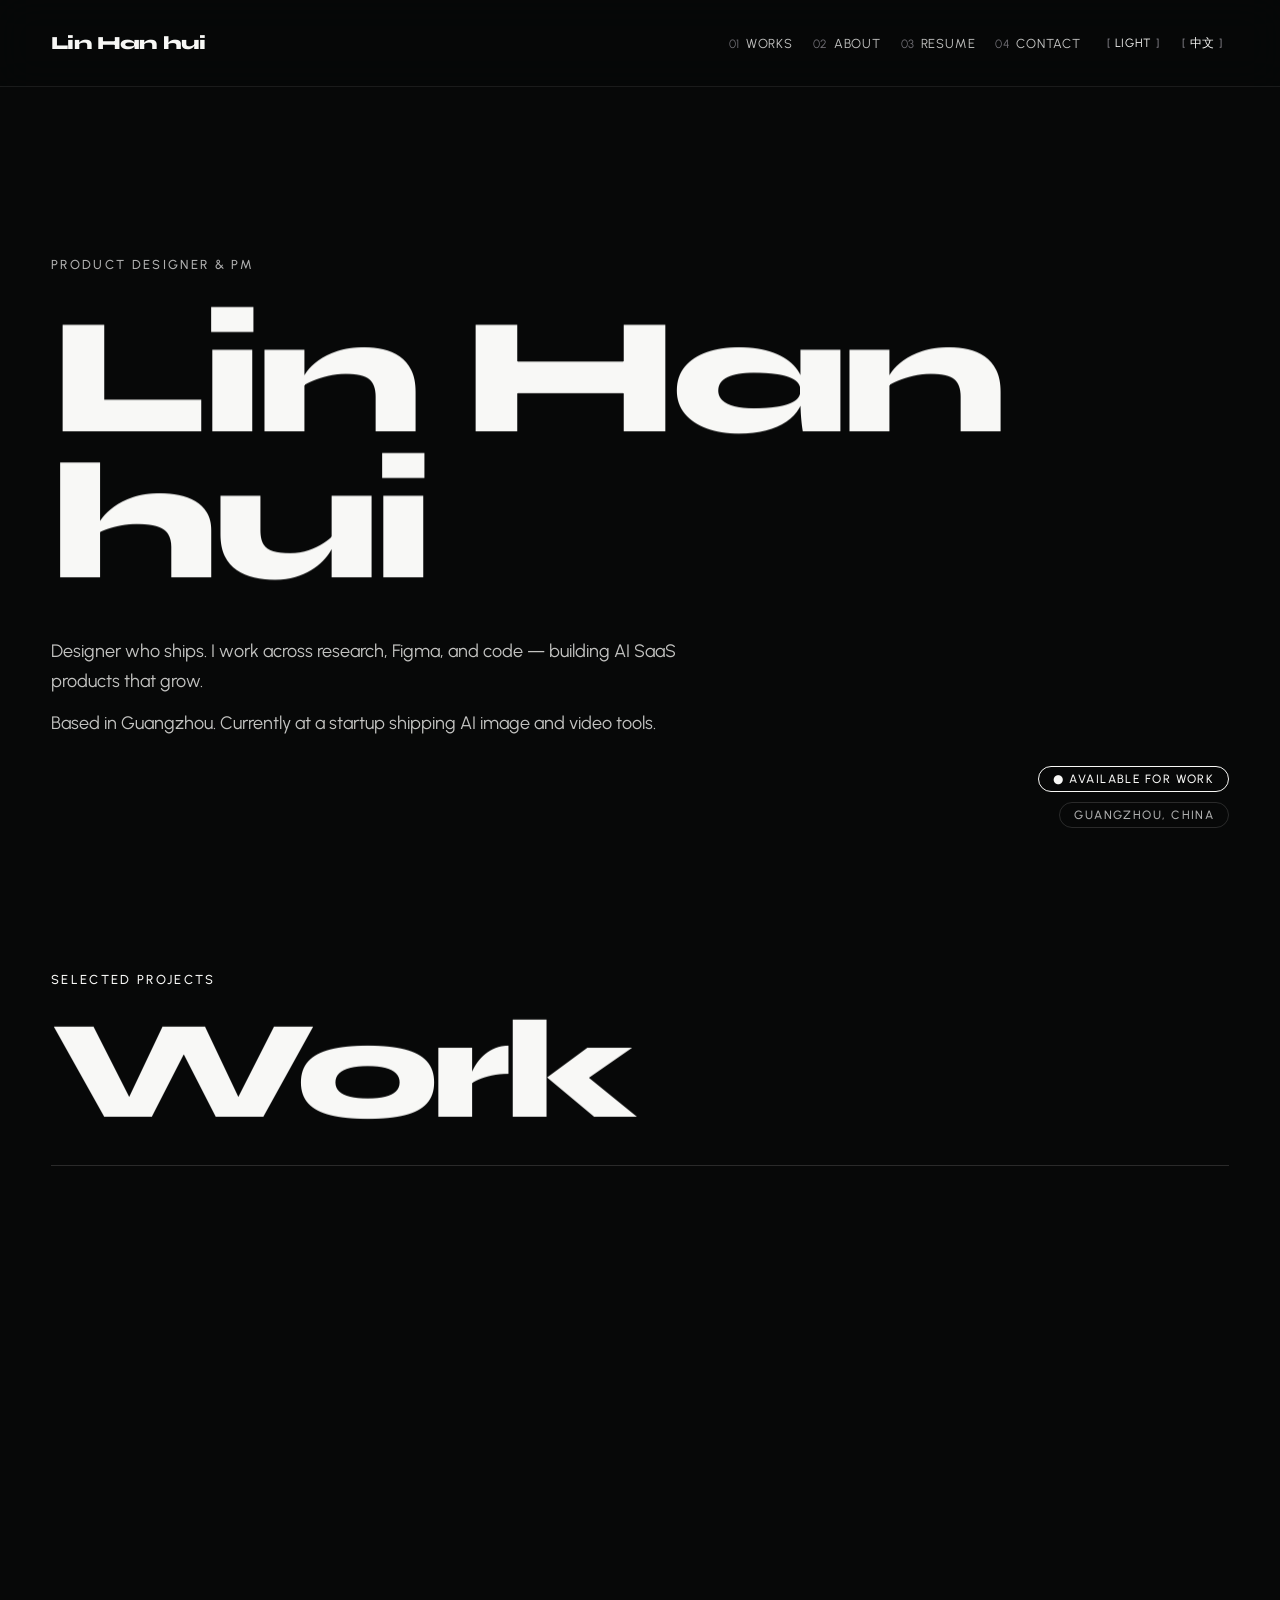
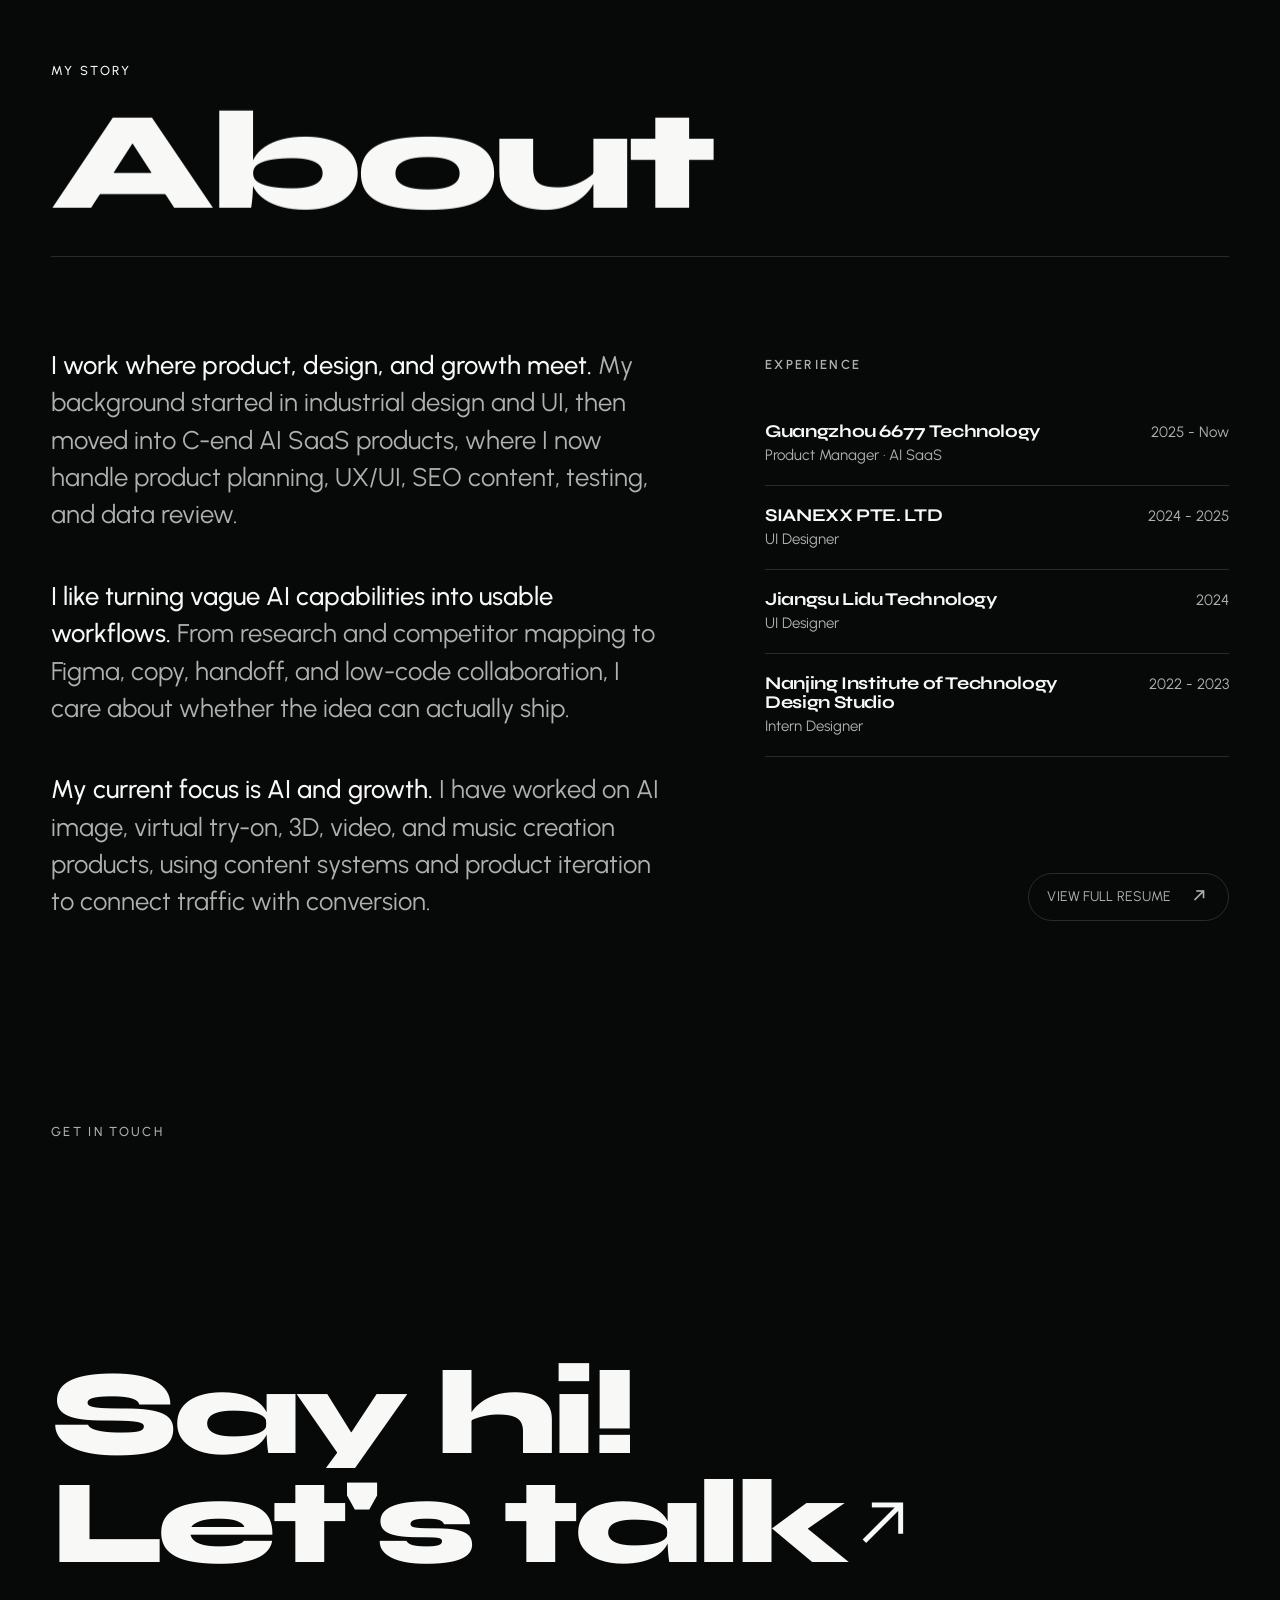
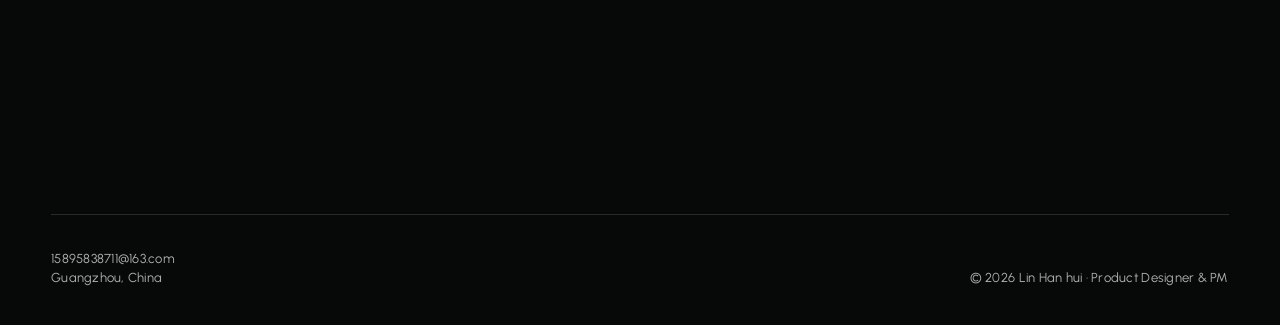
==== commit 601ffe39: "更新字体规范" ====
--- a/index.html
+++ b/index.html
@@ -10,7 +10,7 @@
     <link rel="preconnect" href="https://fonts.googleapis.com" />
     <link rel="preconnect" href="https://fonts.gstatic.com" crossorigin />
     <link
-      href="https://fonts.googleapis.com/css2?family=IBM+Plex+Sans:wght@400;500;600;700&family=Space+Grotesk:wght@500;600;700&family=Syne:wght@700;800&family=Urbanist:wght@400;500;600;700&display=block"
+      href="https://fonts.googleapis.com/css2?family=Space+Grotesk:wght@500;600;700&family=Syne:wght@700;800&family=Urbanist:wght@400;500;600;700&display=block"
       rel="stylesheet"
     />
     <link rel="stylesheet" href="./css/styles.css" />
--- a/css/styles.css
+++ b/css/styles.css
@@ -17,8 +17,8 @@
   --reading: 820px;
   --font-display: "Syne", ui-sans-serif, system-ui, sans-serif;
   --font-title: "Space Grotesk", ui-sans-serif, system-ui, sans-serif;
-  --font-body: "IBM Plex Sans", ui-sans-serif, system-ui, -apple-system, BlinkMacSystemFont, "Segoe UI", sans-serif;
-  --font-copy: "Urbanist", "Inter", "IBM Plex Sans", "PingFang SC", "Microsoft YaHei UI", "Microsoft YaHei", ui-sans-serif, system-ui, -apple-system, BlinkMacSystemFont, "Segoe UI", sans-serif;
+  --font-body: "Urbanist", "Inter", "PingFang SC", "Microsoft YaHei UI", "Microsoft YaHei", ui-sans-serif, system-ui, -apple-system, BlinkMacSystemFont, "Segoe UI", sans-serif;
+  --font-copy: "Urbanist", "Inter", "PingFang SC", "Microsoft YaHei UI", "Microsoft YaHei", ui-sans-serif, system-ui, -apple-system, BlinkMacSystemFont, "Segoe UI", sans-serif;
   --copy: color-mix(in srgb, var(--white) 78%, transparent);
   --copy-muted: color-mix(in srgb, var(--white) 70%, transparent);
 }
@@ -366,7 +366,7 @@
 .nav-links a::before {
   content: attr(data-nav-index);
   color: var(--muted);
-  font-size: 11px;
+  font-size: 12px;
   letter-spacing: 0.04em;
   transition: color 180ms ease;
 }
@@ -521,7 +521,7 @@
   border: 1px solid var(--line);
   border-radius: 999px;
   font-family: var(--font-body);
-  font-size: 11px;
+  font-size: 12px;
   font-weight: 500;
   line-height: 1;
   letter-spacing: 0.12em;
@@ -1393,7 +1393,7 @@
   border: 1px solid var(--accent-line);
   border-radius: 999px;
   color: var(--accent);
-  font-size: 11px;
+  font-size: 12px;
   font-weight: 700;
   letter-spacing: 0.08em;
   text-transform: uppercase;
@@ -1614,7 +1614,7 @@
   display: block;
   margin-bottom: 14px;
   color: var(--muted);
-  font-size: 11px;
+  font-size: 12px;
   font-weight: 700;
   letter-spacing: 0.08em;
   line-height: 1;
@@ -2025,7 +2025,7 @@
   align-items: center;
   min-height: 28px;
   color: var(--muted);
-  font-size: 11px;
+  font-size: 12px;
   letter-spacing: 0.06em;
   text-transform: uppercase;
   transition: color 180ms ease, transform 180ms ease;
@@ -2150,23 +2150,92 @@
   line-height: 1.62;
 }
 
+.resume-skill-matrix {
+  grid-column: 2;
+  display: grid;
+  gap: 22px;
+  max-width: var(--reading);
+}
+
+.resume-skill-row {
+  display: grid;
+  grid-template-columns: minmax(130px, 0.28fr) minmax(0, 1fr);
+  gap: clamp(22px, 3vw, 42px);
+  align-items: start;
+  padding: 0;
+}
+
+.resume-skill-row h3 {
+  margin: 3px 0 0;
+  color: color-mix(in srgb, var(--white) 50%, transparent);
+  font-family: var(--font-body);
+  font-size: 12px;
+  font-weight: 600;
+  line-height: 1.25;
+  letter-spacing: 0.12em;
+  text-transform: uppercase;
+}
+
 .resume-tags {
-  grid-column: 2;
   display: flex;
   flex-wrap: wrap;
-  gap: 10px;
-  max-width: var(--reading);
-}
-
-.resume-tags span {
+  gap: 7px 0;
+}
+
+.resume-tags > span {
+  position: relative;
   display: inline-flex;
   align-items: center;
-  min-height: 34px;
-  padding: 0 0 6px;
-  border-bottom: 1px solid var(--line);
+  min-height: 22px;
+  padding: 0;
+  border-bottom: 0;
   border-radius: 0;
   color: var(--soft);
   font-size: 13px;
+  line-height: 1.2;
+}
+
+.resume-tags > span + span {
+  margin-left: 18px;
+}
+
+.resume-tags > span + span::before {
+  content: "";
+  width: 3px;
+  height: 3px;
+  margin-right: 18px;
+  border-radius: 999px;
+  background: color-mix(in srgb, var(--white) 30%, transparent);
+}
+
+.resume-tags > .resume-tag--tool {
+  gap: 8px;
+  color: color-mix(in srgb, var(--white) 78%, transparent);
+}
+
+.resume-tags > .resume-tag--tool + .resume-tag--tool {
+  margin-left: 24px;
+}
+
+.resume-tags > .resume-tag--tool + .resume-tag--tool::before {
+  margin-right: 24px;
+}
+
+.resume-tag--tool img {
+  width: 15px;
+  height: 15px;
+  flex: 0 0 auto;
+  filter: brightness(0) invert(1);
+  opacity: 0.82;
+}
+
+[data-theme="light"] .resume-tag--tool img {
+  filter: brightness(0);
+  opacity: 0.72;
+}
+
+.resume-tool-label {
+  line-height: 1;
 }
 
 /* ─── Responsive ─────────────────────────────────────────────────────────── */
@@ -2181,7 +2250,7 @@
   }
 
   .nav-links a::before {
-    font-size: 9px;
+    font-size: 11px;
   }
 
   .nav-links a[data-i18n="nav-contact"] {
@@ -2192,7 +2261,7 @@
   .lang-toggle {
     height: 28px;
     padding: 0 4px;
-    font-size: 10px;
+    font-size: 11px;
   }
 
   .theme-toggle + .lang-toggle {
@@ -2293,8 +2362,28 @@
   .detail-section .comparison-table,
   .detail-section .detail-outcomes,
   .resume-list,
+  .resume-skill-matrix,
   .resume-tags {
     grid-column: 1;
+  }
+
+  .resume-skill-row {
+    grid-template-columns: 1fr;
+    gap: 12px;
+  }
+
+  .resume-tags {
+    gap: 9px 14px;
+  }
+
+  .resume-tags > span + span,
+  .resume-tags > .resume-tag--tool + .resume-tag--tool {
+    margin-left: 0;
+  }
+
+  .resume-tags > span + span::before,
+  .resume-tags > .resume-tag--tool + .resume-tag--tool::before {
+    display: none;
   }
 
   .detail-meta,
